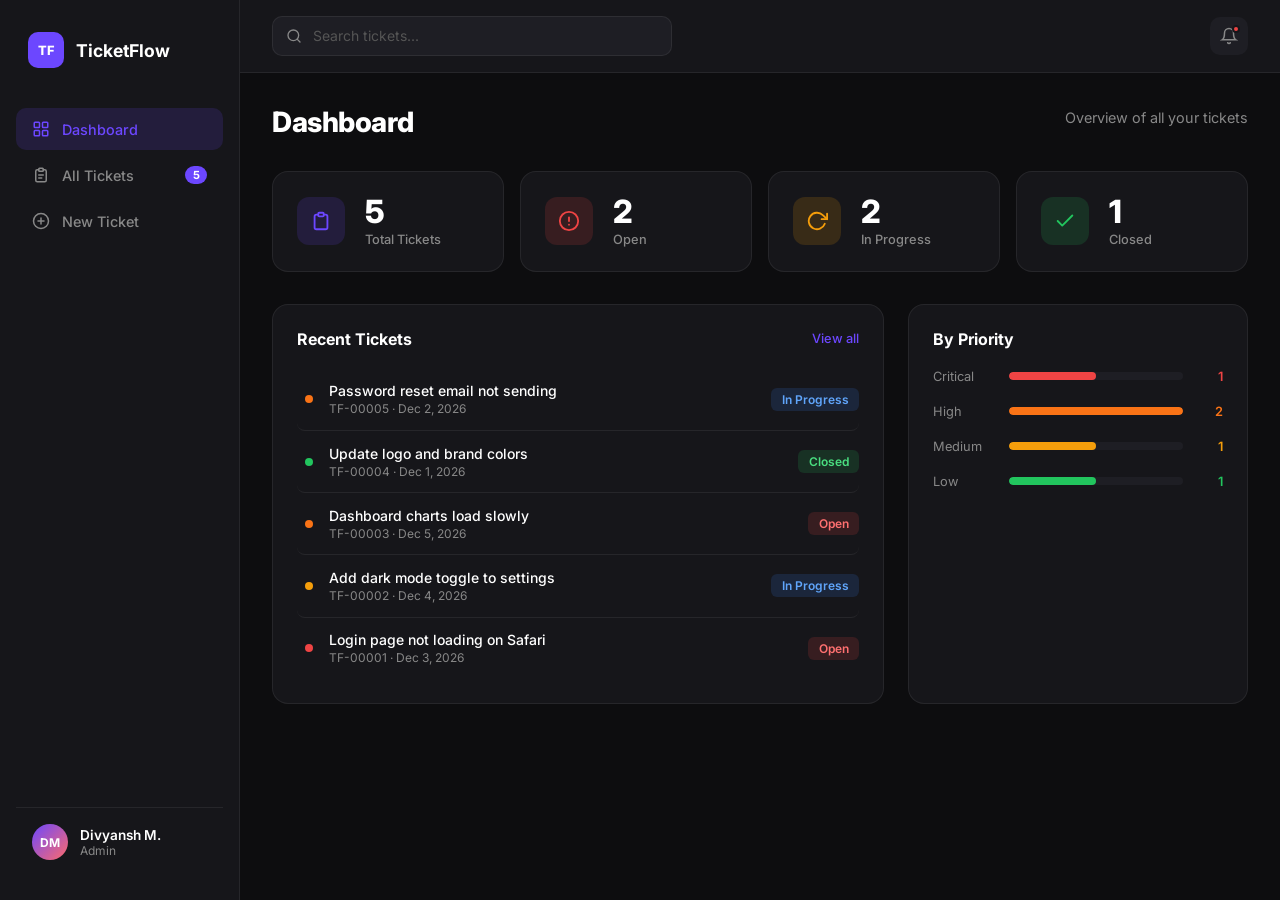
==== tickets.html @ f4747f9d "Add ticket management system with dashboard, filters, and CRUD" ====
<!DOCTYPE html>
<html lang="en">
<head>
  <meta charset="UTF-8"/>
  <meta name="viewport" content="width=device-width, initial-scale=1.0"/>
  <title>TicketFlow — Ticket Management</title>
  <link rel="stylesheet" href="tickets.css"/>
  <link href="https://fonts.googleapis.com/css2?family=Inter:wght@300;400;500;600;700;800&display=swap" rel="stylesheet"/>
</head>
<body>

  <!-- SIDEBAR -->
  <aside class="sidebar" id="sidebar">
    <div class="sidebar-logo">
      <div class="logo-icon">TF</div>
      <span>TicketFlow</span>
    </div>
    <nav class="sidebar-nav">
      <a href="#" class="nav-item active" data-view="dashboard">
        <svg viewBox="0 0 24 24"><rect x="3" y="3" width="7" height="7" rx="1"/><rect x="14" y="3" width="7" height="7" rx="1"/><rect x="3" y="14" width="7" height="7" rx="1"/><rect x="14" y="14" width="7" height="7" rx="1"/></svg>
        Dashboard
      </a>
      <a href="#" class="nav-item" data-view="tickets">
        <svg viewBox="0 0 24 24"><path d="M9 5H7a2 2 0 00-2 2v12a2 2 0 002 2h10a2 2 0 002-2V7a2 2 0 00-2-2h-2"/><rect x="9" y="3" width="6" height="4" rx="1"/><line x1="9" y1="12" x2="15" y2="12"/><line x1="9" y1="16" x2="13" y2="16"/></svg>
        All Tickets
        <span class="nav-badge" id="nav-count">0</span>
      </a>
      <a href="#" class="nav-item" data-view="create">
        <svg viewBox="0 0 24 24"><circle cx="12" cy="12" r="10"/><line x1="12" y1="8" x2="12" y2="16"/><line x1="8" y1="12" x2="16" y2="12"/></svg>
        New Ticket
      </a>
    </nav>
    <div class="sidebar-footer">
      <div class="user-avatar">DM</div>
      <div>
        <div class="user-name">Divyansh M.</div>
        <div class="user-role">Admin</div>
      </div>
    </div>
  </aside>

  <!-- MAIN -->
  <main class="main">

    <!-- TOP BAR -->
    <header class="topbar">
      <button class="menu-btn" id="menu-btn">
        <svg viewBox="0 0 24 24"><line x1="3" y1="6" x2="21" y2="6"/><line x1="3" y1="12" x2="21" y2="12"/><line x1="3" y1="18" x2="21" y2="18"/></svg>
      </button>
      <div class="topbar-search">
        <svg viewBox="0 0 24 24"><circle cx="11" cy="11" r="8"/><line x1="21" y1="21" x2="16.65" y2="16.65"/></svg>
        <input type="text" id="search-input" placeholder="Search tickets..."/>
      </div>
      <div class="topbar-right">
        <div class="notif-btn" id="notif-btn">
          <svg viewBox="0 0 24 24"><path d="M18 8A6 6 0 006 8c0 7-3 9-3 9h18s-3-2-3-9"/><path d="M13.73 21a2 2 0 01-3.46 0"/></svg>
          <span class="notif-dot"></span>
        </div>
      </div>
    </header>

    <!-- VIEWS -->
    <div class="content">

      <!-- DASHBOARD VIEW -->
      <div class="view active" id="view-dashboard">
        <div class="page-header">
          <h1>Dashboard</h1>
          <p>Overview of all your tickets</p>
        </div>
        <div class="stats-grid">
          <div class="stat-card stat-total">
            <div class="stat-icon">
              <svg viewBox="0 0 24 24"><path d="M9 5H7a2 2 0 00-2 2v12a2 2 0 002 2h10a2 2 0 002-2V7a2 2 0 00-2-2h-2"/><rect x="9" y="3" width="6" height="4" rx="1"/></svg>
            </div>
            <div>
              <div class="stat-num" id="stat-total">0</div>
              <div class="stat-label">Total Tickets</div>
            </div>
          </div>
          <div class="stat-card stat-open">
            <div class="stat-icon">
              <svg viewBox="0 0 24 24"><circle cx="12" cy="12" r="10"/><line x1="12" y1="8" x2="12" y2="12"/><line x1="12" y1="16" x2="12.01" y2="16"/></svg>
            </div>
            <div>
              <div class="stat-num" id="stat-open">0</div>
              <div class="stat-label">Open</div>
            </div>
          </div>
          <div class="stat-card stat-progress">
            <div class="stat-icon">
              <svg viewBox="0 0 24 24"><polyline points="23 4 23 10 17 10"/><path d="M20.49 15a9 9 0 11-2.12-9.36L23 10"/></svg>
            </div>
            <div>
              <div class="stat-num" id="stat-progress">0</div>
              <div class="stat-label">In Progress</div>
            </div>
          </div>
          <div class="stat-card stat-closed">
            <div class="stat-icon">
              <svg viewBox="0 0 24 24"><polyline points="20 6 9 17 4 12"/></svg>
            </div>
            <div>
              <div class="stat-num" id="stat-closed">0</div>
              <div class="stat-label">Closed</div>
            </div>
          </div>
        </div>

        <div class="dashboard-bottom">
          <div class="recent-tickets">
            <div class="section-header">
              <h2>Recent Tickets</h2>
              <a href="#" class="view-all" data-view="tickets">View all</a>
            </div>
            <div id="recent-list"></div>
          </div>
          <div class="priority-chart">
            <div class="section-header"><h2>By Priority</h2></div>
            <div class="chart-bars" id="chart-bars"></div>
          </div>
        </div>
      </div>

      <!-- ALL TICKETS VIEW -->
      <div class="view" id="view-tickets">
        <div class="page-header">
          <h1>All Tickets</h1>
          <button class="btn-primary" id="new-ticket-btn">+ New Ticket</button>
        </div>
        <div class="filters">
          <button class="filter-btn active" data-filter="all">All</button>
          <button class="filter-btn" data-filter="open">Open</button>
          <button class="filter-btn" data-filter="in-progress">In Progress</button>
          <button class="filter-btn" data-filter="closed">Closed</button>
          <select class="filter-select" id="priority-filter">
            <option value="all">All Priorities</option>
            <option value="critical">Critical</option>
            <option value="high">High</option>
            <option value="medium">Medium</option>
            <option value="low">Low</option>
          </select>
        </div>
        <div class="ticket-table-wrap">
          <table class="ticket-table">
            <thead>
              <tr>
                <th>ID</th>
                <th>Title</th>
                <th>Priority</th>
                <th>Status</th>
                <th>Category</th>
                <th>Date</th>
                <th>Actions</th>
              </tr>
            </thead>
            <tbody id="tickets-tbody"></tbody>
          </table>
          <div class="empty-state" id="empty-state">
            <svg viewBox="0 0 24 24"><path d="M9 5H7a2 2 0 00-2 2v12a2 2 0 002 2h10a2 2 0 002-2V7a2 2 0 00-2-2h-2"/><rect x="9" y="3" width="6" height="4" rx="1"/></svg>
            <p>No tickets found</p>
            <button class="btn-primary" id="empty-create-btn">Create your first ticket</button>
          </div>
        </div>
      </div>

      <!-- CREATE TICKET VIEW -->
      <div class="view" id="view-create">
        <div class="page-header">
          <h1 id="form-title">Create New Ticket</h1>
          <p>Fill in the details below</p>
        </div>
        <div class="form-card">
          <form id="ticket-form">
            <input type="hidden" id="edit-id"/>
            <div class="form-row">
              <div class="form-group">
                <label>Title <span class="req">*</span></label>
                <input type="text" id="f-title" placeholder="Brief description of the issue" required/>
              </div>
              <div class="form-group">
                <label>Category <span class="req">*</span></label>
                <select id="f-category" required>
                  <option value="">Select category</option>
                  <option value="Bug">Bug</option>
                  <option value="Feature Request">Feature Request</option>
                  <option value="Support">Support</option>
                  <option value="Design">Design</option>
                  <option value="Performance">Performance</option>
                  <option value="Security">Security</option>
                  <option value="Other">Other</option>
                </select>
              </div>
            </div>
            <div class="form-group">
              <label>Description <span class="req">*</span></label>
              <textarea id="f-desc" rows="5" placeholder="Detailed description of the issue..." required></textarea>
            </div>
            <div class="form-row">
              <div class="form-group">
                <label>Priority</label>
                <div class="priority-selector" id="priority-selector">
                  <button type="button" class="prio-btn" data-value="low">Low</button>
                  <button type="button" class="prio-btn active" data-value="medium">Medium</button>
                  <button type="button" class="prio-btn" data-value="high">High</button>
                  <button type="button" class="prio-btn" data-value="critical">Critical</button>
                </div>
              </div>
              <div class="form-group">
                <label>Assigned To</label>
                <input type="text" id="f-assignee" placeholder="Name or email"/>
              </div>
            </div>
            <div class="form-actions">
              <button type="button" class="btn-secondary" id="cancel-form">Cancel</button>
              <button type="submit" class="btn-primary" id="submit-btn">Create Ticket</button>
            </div>
          </form>
        </div>
      </div>

    </div>
  </main>

  <!-- TICKET DETAIL MODAL -->
  <div class="modal-overlay" id="modal-overlay">
    <div class="modal" id="modal">
      <button class="modal-close" id="modal-close">&times;</button>
      <div class="modal-header">
        <div>
          <div class="modal-id" id="modal-id"></div>
          <h2 id="modal-title"></h2>
        </div>
        <div class="modal-badges">
          <span class="badge-priority" id="modal-priority"></span>
          <span class="badge-status" id="modal-status"></span>
        </div>
      </div>
      <div class="modal-body">
        <div class="modal-section">
          <label>Description</label>
          <p id="modal-desc"></p>
        </div>
        <div class="modal-meta">
          <div><label>Category</label><span id="modal-cat"></span></div>
          <div><label>Assigned To</label><span id="modal-assignee"></span></div>
          <div><label>Created</label><span id="modal-date"></span></div>
        </div>
        <div class="modal-section">
          <label>Update Status</label>
          <div class="status-buttons">
            <button class="status-btn" data-status="open">Open</button>
            <button class="status-btn" data-status="in-progress">In Progress</button>
            <button class="status-btn" data-status="closed">Closed</button>
          </div>
        </div>
      </div>
      <div class="modal-footer">
        <button class="btn-danger" id="modal-delete">Delete Ticket</button>
        <button class="btn-secondary" id="modal-edit">Edit</button>
      </div>
    </div>
  </div>

  <!-- TOAST -->
  <div class="toast" id="toast"></div>

  <script src="tickets.js"></script>
</body>
</html>
---- tickets.css ----
*, *::before, *::after { box-sizing: border-box; margin: 0; padding: 0; }

:root {
  --bg: #0d0d0f;
  --surface: #16161a;
  --surface2: #1e1e24;
  --border: rgba(255,255,255,0.07);
  --white: #ffffff;
  --gray: #888;
  --gray2: #555;
  --accent: #6c47ff;
  --accent-hover: #7d5bff;
  --green: #22c55e;
  --yellow: #f59e0b;
  --red: #ef4444;
  --blue: #3b82f6;
  --sidebar-w: 240px;
}

html, body { height: 100%; }

body {
  font-family: 'Inter', sans-serif;
  background: var(--bg);
  color: var(--white);
  display: flex;
  overflow: hidden;
}

/* ── SIDEBAR ── */
.sidebar {
  width: var(--sidebar-w);
  min-height: 100vh;
  background: var(--surface);
  border-right: 1px solid var(--border);
  display: flex;
  flex-direction: column;
  padding: 1.5rem 1rem;
  position: fixed;
  top: 0; left: 0; bottom: 0;
  z-index: 50;
  transition: transform 0.3s;
}

.sidebar-logo {
  display: flex;
  align-items: center;
  gap: 0.75rem;
  padding: 0.5rem 0.75rem;
  margin-bottom: 2rem;
}

.logo-icon {
  width: 36px; height: 36px;
  background: var(--accent);
  border-radius: 10px;
  display: flex;
  align-items: center;
  justify-content: center;
  font-weight: 800;
  font-size: 0.8rem;
}

.sidebar-logo span {
  font-weight: 700;
  font-size: 1.1rem;
}

.sidebar-nav {
  display: flex;
  flex-direction: column;
  gap: 0.25rem;
  flex: 1;
}

.nav-item {
  display: flex;
  align-items: center;
  gap: 0.75rem;
  padding: 0.75rem 1rem;
  border-radius: 10px;
  text-decoration: none;
  color: var(--gray);
  font-size: 0.9rem;
  font-weight: 500;
  transition: all 0.2s;
  position: relative;
}

.nav-item svg {
  width: 18px; height: 18px;
  stroke: currentColor;
  fill: none;
  stroke-width: 2;
  stroke-linecap: round;
  stroke-linejoin: round;
  flex-shrink: 0;
}

.nav-item:hover { background: var(--surface2); color: var(--white); }
.nav-item.active { background: rgba(108,71,255,0.15); color: var(--accent); }

.nav-badge {
  margin-left: auto;
  background: var(--accent);
  color: white;
  font-size: 0.7rem;
  font-weight: 700;
  padding: 2px 7px;
  border-radius: 20px;
  min-width: 22px;
  text-align: center;
}

.sidebar-footer {
  display: flex;
  align-items: center;
  gap: 0.75rem;
  padding: 1rem;
  border-top: 1px solid var(--border);
  margin-top: auto;
}

.user-avatar {
  width: 36px; height: 36px;
  background: linear-gradient(135deg, var(--accent), #ff6b6b);
  border-radius: 50%;
  display: flex;
  align-items: center;
  justify-content: center;
  font-weight: 700;
  font-size: 0.75rem;
  flex-shrink: 0;
}

.user-name { font-size: 0.85rem; font-weight: 600; }
.user-role { font-size: 0.75rem; color: var(--gray); }

/* ── MAIN ── */
.main {
  margin-left: var(--sidebar-w);
  flex: 1;
  display: flex;
  flex-direction: column;
  height: 100vh;
  overflow: hidden;
}

/* ── TOPBAR ── */
.topbar {
  display: flex;
  align-items: center;
  gap: 1rem;
  padding: 1rem 2rem;
  background: var(--surface);
  border-bottom: 1px solid var(--border);
  flex-shrink: 0;
}

.menu-btn {
  display: none;
  background: none;
  border: none;
  cursor: pointer;
  color: var(--white);
  padding: 0.25rem;
}

.menu-btn svg {
  width: 22px; height: 22px;
  stroke: currentColor;
  fill: none;
  stroke-width: 2;
  stroke-linecap: round;
}

.topbar-search {
  flex: 1;
  max-width: 400px;
  position: relative;
}

.topbar-search svg {
  position: absolute;
  left: 0.9rem;
  top: 50%;
  transform: translateY(-50%);
  width: 16px; height: 16px;
  stroke: var(--gray);
  fill: none;
  stroke-width: 2;
  stroke-linecap: round;
}

.topbar-search input {
  width: 100%;
  padding: 0.65rem 1rem 0.65rem 2.5rem;
  background: var(--surface2);
  border: 1px solid var(--border);
  border-radius: 10px;
  color: var(--white);
  font-family: inherit;
  font-size: 0.875rem;
  outline: none;
  transition: border-color 0.2s;
}

.topbar-search input:focus { border-color: var(--accent); }
.topbar-search input::placeholder { color: var(--gray2); }

.topbar-right { margin-left: auto; }

.notif-btn {
  width: 38px; height: 38px;
  background: var(--surface2);
  border-radius: 10px;
  display: flex;
  align-items: center;
  justify-content: center;
  cursor: pointer;
  position: relative;
  transition: background 0.2s;
}

.notif-btn:hover { background: var(--border); }

.notif-btn svg {
  width: 18px; height: 18px;
  stroke: var(--gray);
  fill: none;
  stroke-width: 2;
  stroke-linecap: round;
}

.notif-dot {
  position: absolute;
  top: 8px; right: 8px;
  width: 8px; height: 8px;
  background: var(--red);
  border-radius: 50%;
  border: 2px solid var(--surface);
}

/* ── CONTENT ── */
.content {
  flex: 1;
  overflow-y: auto;
  padding: 2rem;
}

.view { display: none; }
.view.active { display: block; }

.page-header {
  display: flex;
  justify-content: space-between;
  align-items: flex-start;
  margin-bottom: 2rem;
}

.page-header h1 {
  font-size: 1.75rem;
  font-weight: 800;
  letter-spacing: -0.5px;
}

.page-header p { color: var(--gray); font-size: 0.9rem; margin-top: 0.25rem; }

/* ── STATS ── */
.stats-grid {
  display: grid;
  grid-template-columns: repeat(auto-fit, minmax(200px, 1fr));
  gap: 1rem;
  margin-bottom: 2rem;
}

.stat-card {
  background: var(--surface);
  border: 1px solid var(--border);
  border-radius: 16px;
  padding: 1.5rem;
  display: flex;
  align-items: center;
  gap: 1.25rem;
  transition: transform 0.2s;
}

.stat-card:hover { transform: translateY(-2px); }

.stat-icon {
  width: 48px; height: 48px;
  border-radius: 12px;
  display: flex;
  align-items: center;
  justify-content: center;
  flex-shrink: 0;
}

.stat-icon svg {
  width: 22px; height: 22px;
  stroke: currentColor;
  fill: none;
  stroke-width: 2;
  stroke-linecap: round;
  stroke-linejoin: round;
}

.stat-total .stat-icon { background: rgba(108,71,255,0.15); color: var(--accent); }
.stat-open .stat-icon { background: rgba(239,68,68,0.15); color: var(--red); }
.stat-progress .stat-icon { background: rgba(245,158,11,0.15); color: var(--yellow); }
.stat-closed .stat-icon { background: rgba(34,197,94,0.15); color: var(--green); }

.stat-num {
  font-size: 2rem;
  font-weight: 800;
  line-height: 1;
  margin-bottom: 0.25rem;
}

.stat-label { font-size: 0.8rem; color: var(--gray); font-weight: 500; }

/* ── DASHBOARD BOTTOM ── */
.dashboard-bottom {
  display: grid;
  grid-template-columns: 1fr 340px;
  gap: 1.5rem;
}

.recent-tickets, .priority-chart {
  background: var(--surface);
  border: 1px solid var(--border);
  border-radius: 16px;
  padding: 1.5rem;
}

.section-header {
  display: flex;
  justify-content: space-between;
  align-items: center;
  margin-bottom: 1.25rem;
}

.section-header h2 { font-size: 1rem; font-weight: 700; }

.view-all {
  font-size: 0.8rem;
  color: var(--accent);
  text-decoration: none;
  font-weight: 500;
}

.recent-item {
  display: flex;
  align-items: center;
  gap: 1rem;
  padding: 0.85rem 0;
  border-bottom: 1px solid var(--border);
  cursor: pointer;
  transition: background 0.2s;
  border-radius: 8px;
  padding-left: 0.5rem;
}

.recent-item:last-child { border-bottom: none; }
.recent-item:hover { background: var(--surface2); }

.recent-dot {
  width: 8px; height: 8px;
  border-radius: 50%;
  flex-shrink: 0;
}

.recent-info { flex: 1; min-width: 0; }
.recent-title { font-size: 0.875rem; font-weight: 500; white-space: nowrap; overflow: hidden; text-overflow: ellipsis; }
.recent-meta { font-size: 0.75rem; color: var(--gray); margin-top: 2px; }

/* Priority chart */
.chart-bar-row {
  display: flex;
  align-items: center;
  gap: 1rem;
  margin-bottom: 1.25rem;
}

.chart-label { font-size: 0.8rem; color: var(--gray); width: 60px; flex-shrink: 0; }
.chart-track { flex: 1; height: 8px; background: var(--surface2); border-radius: 4px; overflow: hidden; }
.chart-fill { height: 100%; border-radius: 4px; transition: width 0.6s ease; }
.chart-count { font-size: 0.8rem; font-weight: 600; width: 24px; text-align: right; }

/* ── FILTERS ── */
.filters {
  display: flex;
  align-items: center;
  gap: 0.5rem;
  margin-bottom: 1.5rem;
  flex-wrap: wrap;
}

.filter-btn {
  padding: 0.5rem 1.25rem;
  background: var(--surface);
  border: 1px solid var(--border);
  border-radius: 8px;
  color: var(--gray);
  font-family: inherit;
  font-size: 0.85rem;
  font-weight: 500;
  cursor: pointer;
  transition: all 0.2s;
}

.filter-btn:hover { border-color: var(--accent); color: var(--white); }
.filter-btn.active { background: var(--accent); border-color: var(--accent); color: white; }

.filter-select {
  padding: 0.5rem 1rem;
  background: var(--surface);
  border: 1px solid var(--border);
  border-radius: 8px;
  color: var(--gray);
  font-family: inherit;
  font-size: 0.85rem;
  cursor: pointer;
  outline: none;
  margin-left: auto;
}

.filter-select:focus { border-color: var(--accent); }

/* ── TABLE ── */
.ticket-table-wrap {
  background: var(--surface);
  border: 1px solid var(--border);
  border-radius: 16px;
  overflow: hidden;
}

.ticket-table {
  width: 100%;
  border-collapse: collapse;
}

.ticket-table th {
  padding: 1rem 1.25rem;
  text-align: left;
  font-size: 0.75rem;
  font-weight: 600;
  text-transform: uppercase;
  letter-spacing: 0.5px;
  color: var(--gray);
  border-bottom: 1px solid var(--border);
  background: var(--surface2);
}

.ticket-table td {
  padding: 1rem 1.25rem;
  font-size: 0.875rem;
  border-bottom: 1px solid var(--border);
  vertical-align: middle;
}

.ticket-table tbody tr:last-child td { border-bottom: none; }
.ticket-table tbody tr:hover { background: var(--surface2); cursor: pointer; }

.ticket-id { font-size: 0.75rem; font-weight: 700; color: var(--gray); font-family: monospace; }
.ticket-title-cell { font-weight: 500; max-width: 250px; white-space: nowrap; overflow: hidden; text-overflow: ellipsis; }

/* badges */
.badge {
  display: inline-flex;
  align-items: center;
  padding: 0.25rem 0.65rem;
  border-radius: 6px;
  font-size: 0.75rem;
  font-weight: 600;
}

.badge-critical { background: rgba(239,68,68,0.15); color: #ff7070; }
.badge-high { background: rgba(249,115,22,0.15); color: #fb923c; }
.badge-medium { background: rgba(245,158,11,0.15); color: #fbbf24; }
.badge-low { background: rgba(34,197,94,0.15); color: #4ade80; }

.badge-open { background: rgba(239,68,68,0.15); color: #ff7070; }
.badge-in-progress { background: rgba(59,130,246,0.15); color: #60a5fa; }
.badge-closed { background: rgba(34,197,94,0.15); color: #4ade80; }

.action-btns { display: flex; gap: 0.5rem; }

.btn-icon {
  padding: 0.35rem 0.7rem;
  border-radius: 6px;
  border: 1px solid var(--border);
  background: none;
  color: var(--gray);
  font-size: 0.75rem;
  font-weight: 500;
  cursor: pointer;
  transition: all 0.2s;
  font-family: inherit;
}

.btn-icon:hover { border-color: var(--accent); color: var(--accent); }
.btn-icon.del:hover { border-color: var(--red); color: var(--red); }

.empty-state {
  display: none;
  flex-direction: column;
  align-items: center;
  justify-content: center;
  padding: 4rem;
  text-align: center;
  gap: 1rem;
  color: var(--gray);
}

.empty-state svg {
  width: 48px; height: 48px;
  stroke: var(--gray2);
  fill: none;
  stroke-width: 1.5;
  stroke-linecap: round;
  stroke-linejoin: round;
}

.empty-state p { font-size: 0.95rem; }

/* ── FORM ── */
.form-card {
  background: var(--surface);
  border: 1px solid var(--border);
  border-radius: 16px;
  padding: 2rem;
  max-width: 800px;
}

.form-row {
  display: grid;
  grid-template-columns: 1fr 1fr;
  gap: 1.25rem;
}

.form-group {
  display: flex;
  flex-direction: column;
  gap: 0.5rem;
  margin-bottom: 1.25rem;
}

.form-group label {
  font-size: 0.85rem;
  font-weight: 600;
  color: rgba(255,255,255,0.8);
}

.req { color: var(--red); }

.form-group input,
.form-group select,
.form-group textarea {
  padding: 0.75rem 1rem;
  background: var(--surface2);
  border: 1px solid var(--border);
  border-radius: 10px;
  color: var(--white);
  font-family: inherit;
  font-size: 0.9rem;
  outline: none;
  transition: border-color 0.2s;
  resize: vertical;
}

.form-group input:focus,
.form-group select:focus,
.form-group textarea:focus { border-color: var(--accent); }

.form-group input::placeholder,
.form-group textarea::placeholder { color: var(--gray2); }

.form-group select option { background: #1e1e24; }

/* Priority selector */
.priority-selector {
  display: flex;
  gap: 0.5rem;
}

.prio-btn {
  flex: 1;
  padding: 0.6rem;
  border-radius: 8px;
  border: 1px solid var(--border);
  background: var(--surface2);
  color: var(--gray);
  font-family: inherit;
  font-size: 0.8rem;
  font-weight: 600;
  cursor: pointer;
  transition: all 0.2s;
}

.prio-btn[data-value="low"].active { background: rgba(34,197,94,0.15); border-color: #22c55e; color: #4ade80; }
.prio-btn[data-value="medium"].active { background: rgba(245,158,11,0.15); border-color: #f59e0b; color: #fbbf24; }
.prio-btn[data-value="high"].active { background: rgba(249,115,22,0.15); border-color: #f97316; color: #fb923c; }
.prio-btn[data-value="critical"].active { background: rgba(239,68,68,0.15); border-color: #ef4444; color: #ff7070; }

.form-actions {
  display: flex;
  justify-content: flex-end;
  gap: 0.75rem;
  margin-top: 0.5rem;
}

/* ── BUTTONS ── */
.btn-primary {
  padding: 0.7rem 1.5rem;
  background: var(--accent);
  color: white;
  border: none;
  border-radius: 10px;
  font-family: inherit;
  font-size: 0.9rem;
  font-weight: 600;
  cursor: pointer;
  transition: background 0.2s, transform 0.1s;
}

.btn-primary:hover { background: var(--accent-hover); }
.btn-primary:active { transform: scale(0.98); }

.btn-secondary {
  padding: 0.7rem 1.5rem;
  background: var(--surface2);
  color: var(--gray);
  border: 1px solid var(--border);
  border-radius: 10px;
  font-family: inherit;
  font-size: 0.9rem;
  font-weight: 600;
  cursor: pointer;
  transition: all 0.2s;
}

.btn-secondary:hover { color: var(--white); border-color: rgba(255,255,255,0.2); }

.btn-danger {
  padding: 0.7rem 1.5rem;
  background: rgba(239,68,68,0.15);
  color: var(--red);
  border: 1px solid rgba(239,68,68,0.3);
  border-radius: 10px;
  font-family: inherit;
  font-size: 0.9rem;
  font-weight: 600;
  cursor: pointer;
  transition: all 0.2s;
}

.btn-danger:hover { background: rgba(239,68,68,0.25); }

/* ── MODAL ── */
.modal-overlay {
  display: none;
  position: fixed;
  inset: 0;
  background: rgba(0,0,0,0.7);
  backdrop-filter: blur(4px);
  z-index: 200;
  align-items: center;
  justify-content: center;
  padding: 1rem;
}

.modal-overlay.open { display: flex; }

.modal {
  background: var(--surface);
  border: 1px solid var(--border);
  border-radius: 20px;
  width: 100%;
  max-width: 560px;
  padding: 2rem;
  position: relative;
  animation: slideUp 0.25s ease;
}

@keyframes slideUp {
  from { opacity: 0; transform: translateY(20px); }
  to   { opacity: 1; transform: translateY(0); }
}

.modal-close {
  position: absolute;
  top: 1.25rem; right: 1.5rem;
  background: var(--surface2);
  border: none;
  color: var(--gray);
  font-size: 1.4rem;
  width: 32px; height: 32px;
  border-radius: 8px;
  cursor: pointer;
  display: flex;
  align-items: center;
  justify-content: center;
  line-height: 1;
  transition: color 0.2s;
}

.modal-close:hover { color: var(--white); }

.modal-header {
  display: flex;
  justify-content: space-between;
  align-items: flex-start;
  margin-bottom: 1.5rem;
  padding-right: 2.5rem;
}

.modal-id { font-size: 0.75rem; color: var(--gray); font-family: monospace; margin-bottom: 0.4rem; }

.modal-header h2 { font-size: 1.2rem; font-weight: 700; line-height: 1.3; }

.modal-badges { display: flex; flex-direction: column; gap: 0.4rem; align-items: flex-end; flex-shrink: 0; }

.modal-body { display: flex; flex-direction: column; gap: 1.25rem; }

.modal-section label,
.modal-meta label {
  display: block;
  font-size: 0.75rem;
  font-weight: 600;
  text-transform: uppercase;
  letter-spacing: 0.5px;
  color: var(--gray);
  margin-bottom: 0.4rem;
}

.modal-section p { font-size: 0.9rem; line-height: 1.7; color: rgba(255,255,255,0.8); }

.modal-meta {
  display: grid;
  grid-template-columns: 1fr 1fr 1fr;
  gap: 1rem;
  background: var(--surface2);
  border-radius: 12px;
  padding: 1rem;
}

.modal-meta span { font-size: 0.875rem; font-weight: 500; }

.status-buttons { display: flex; gap: 0.5rem; }

.status-btn {
  flex: 1;
  padding: 0.6rem;
  border-radius: 8px;
  border: 1px solid var(--border);
  background: var(--surface2);
  color: var(--gray);
  font-family: inherit;
  font-size: 0.82rem;
  font-weight: 600;
  cursor: pointer;
  transition: all 0.2s;
}

.status-btn[data-status="open"].active { background: rgba(239,68,68,0.15); border-color: var(--red); color: #ff7070; }
.status-btn[data-status="in-progress"].active { background: rgba(59,130,246,0.15); border-color: var(--blue); color: #60a5fa; }
.status-btn[data-status="closed"].active { background: rgba(34,197,94,0.15); border-color: var(--green); color: #4ade80; }

.modal-footer {
  display: flex;
  justify-content: space-between;
  align-items: center;
  margin-top: 1.5rem;
  padding-top: 1.25rem;
  border-top: 1px solid var(--border);
}

/* ── TOAST ── */
.toast {
  position: fixed;
  bottom: 2rem;
  right: 2rem;
  background: var(--surface);
  border: 1px solid var(--border);
  border-radius: 12px;
  padding: 0.9rem 1.5rem;
  font-size: 0.875rem;
  font-weight: 500;
  z-index: 300;
  transform: translateY(100px);
  opacity: 0;
  transition: all 0.3s ease;
  box-shadow: 0 8px 30px rgba(0,0,0,0.4);
}

.toast.show { transform: translateY(0); opacity: 1; }
.toast.success { border-color: var(--green); color: #4ade80; }
.toast.error { border-color: var(--red); color: #ff7070; }

/* ── SCROLLBAR ── */
::-webkit-scrollbar { width: 6px; }
::-webkit-scrollbar-track { background: transparent; }
::-webkit-scrollbar-thumb { background: var(--surface2); border-radius: 3px; }

/* ── RESPONSIVE ── */
@media (max-width: 900px) {
  .dashboard-bottom { grid-template-columns: 1fr; }
}

@media (max-width: 768px) {
  .sidebar { transform: translateX(-100%); }
  .sidebar.open { transform: translateX(0); }
  .main { margin-left: 0; }
  .menu-btn { display: flex; }
  .form-row { grid-template-columns: 1fr; }
  .modal-meta { grid-template-columns: 1fr 1fr; }
}
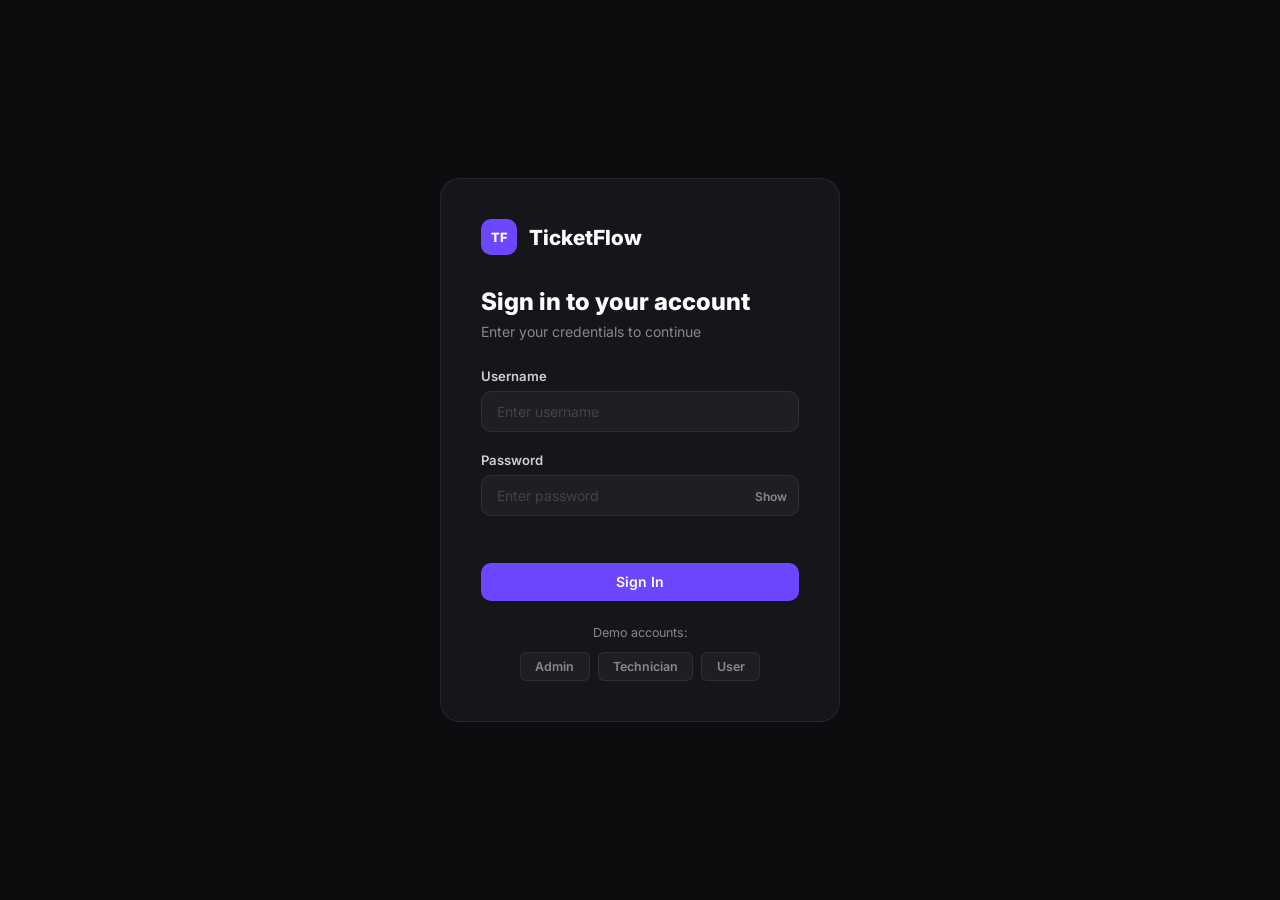
==== commit 32d0ff13: "Add role-based auth: user/technician/admin with login, permissions, user & category management" ====
--- a/tickets.html
+++ b/tickets.html
@@ -3,11 +3,53 @@
 <head>
   <meta charset="UTF-8"/>
   <meta name="viewport" content="width=device-width, initial-scale=1.0"/>
-  <title>TicketFlow — Ticket Management</title>
+  <title>TicketFlow</title>
   <link rel="stylesheet" href="tickets.css"/>
   <link href="https://fonts.googleapis.com/css2?family=Inter:wght@300;400;500;600;700;800&display=swap" rel="stylesheet"/>
 </head>
 <body>
+
+<!-- ═══════════════════════════════════════════════════════
+     LOGIN SCREEN
+═══════════════════════════════════════════════════════ -->
+<div class="login-screen" id="login-screen">
+  <div class="login-card">
+    <div class="login-logo">
+      <div class="logo-icon">TF</div>
+      <span>TicketFlow</span>
+    </div>
+    <h2>Sign in to your account</h2>
+    <p class="login-sub">Enter your credentials to continue</p>
+    <form id="login-form">
+      <div class="form-group">
+        <label>Username</label>
+        <input type="text" id="login-user" placeholder="Enter username" autocomplete="username" required/>
+      </div>
+      <div class="form-group">
+        <label>Password</label>
+        <div class="pw-wrap">
+          <input type="password" id="login-pass" placeholder="Enter password" autocomplete="current-password" required/>
+          <button type="button" class="pw-toggle" id="pw-toggle">Show</button>
+        </div>
+      </div>
+      <div class="login-error" id="login-error"></div>
+      <button type="submit" class="btn-primary full">Sign In</button>
+    </form>
+    <div class="demo-accounts">
+      <p>Demo accounts:</p>
+      <div class="demo-pills">
+        <button class="demo-pill" data-u="admin" data-p="admin123">Admin</button>
+        <button class="demo-pill" data-u="tech1" data-p="tech123">Technician</button>
+        <button class="demo-pill" data-u="user1" data-p="user123">User</button>
+      </div>
+    </div>
+  </div>
+</div>
+
+<!-- ═══════════════════════════════════════════════════════
+     APP (shown after login)
+═══════════════════════════════════════════════════════ -->
+<div class="app" id="app" style="display:none">
 
   <!-- SIDEBAR -->
   <aside class="sidebar" id="sidebar">
@@ -15,118 +57,83 @@
       <div class="logo-icon">TF</div>
       <span>TicketFlow</span>
     </div>
-    <nav class="sidebar-nav">
-      <a href="#" class="nav-item active" data-view="dashboard">
-        <svg viewBox="0 0 24 24"><rect x="3" y="3" width="7" height="7" rx="1"/><rect x="14" y="3" width="7" height="7" rx="1"/><rect x="3" y="14" width="7" height="7" rx="1"/><rect x="14" y="14" width="7" height="7" rx="1"/></svg>
-        Dashboard
-      </a>
-      <a href="#" class="nav-item" data-view="tickets">
-        <svg viewBox="0 0 24 24"><path d="M9 5H7a2 2 0 00-2 2v12a2 2 0 002 2h10a2 2 0 002-2V7a2 2 0 00-2-2h-2"/><rect x="9" y="3" width="6" height="4" rx="1"/><line x1="9" y1="12" x2="15" y2="12"/><line x1="9" y1="16" x2="13" y2="16"/></svg>
-        All Tickets
-        <span class="nav-badge" id="nav-count">0</span>
-      </a>
-      <a href="#" class="nav-item" data-view="create">
-        <svg viewBox="0 0 24 24"><circle cx="12" cy="12" r="10"/><line x1="12" y1="8" x2="12" y2="16"/><line x1="8" y1="12" x2="16" y2="12"/></svg>
-        New Ticket
-      </a>
+
+    <nav class="sidebar-nav" id="sidebar-nav">
+      <!-- injected by JS based on role -->
     </nav>
+
+    <!-- Role badge -->
+    <div class="role-badge" id="role-badge"></div>
+
     <div class="sidebar-footer">
-      <div class="user-avatar">DM</div>
-      <div>
-        <div class="user-name">Divyansh M.</div>
-        <div class="user-role">Admin</div>
-      </div>
+      <div class="user-avatar" id="sidebar-avatar"></div>
+      <div style="flex:1;min-width:0">
+        <div class="user-name" id="sidebar-name"></div>
+        <div class="user-role" id="sidebar-role"></div>
+      </div>
+      <button class="logout-btn" id="logout-btn" title="Sign out">
+        <svg viewBox="0 0 24 24"><path d="M9 21H5a2 2 0 01-2-2V5a2 2 0 012-2h4"/><polyline points="16 17 21 12 16 7"/><line x1="21" y1="12" x2="9" y2="12"/></svg>
+      </button>
     </div>
   </aside>
 
   <!-- MAIN -->
   <main class="main">
-
-    <!-- TOP BAR -->
     <header class="topbar">
       <button class="menu-btn" id="menu-btn">
         <svg viewBox="0 0 24 24"><line x1="3" y1="6" x2="21" y2="6"/><line x1="3" y1="12" x2="21" y2="12"/><line x1="3" y1="18" x2="21" y2="18"/></svg>
       </button>
       <div class="topbar-search">
         <svg viewBox="0 0 24 24"><circle cx="11" cy="11" r="8"/><line x1="21" y1="21" x2="16.65" y2="16.65"/></svg>
-        <input type="text" id="search-input" placeholder="Search tickets..."/>
+        <input type="text" id="search-input" placeholder="Search tickets…"/>
       </div>
       <div class="topbar-right">
-        <div class="notif-btn" id="notif-btn">
-          <svg viewBox="0 0 24 24"><path d="M18 8A6 6 0 006 8c0 7-3 9-3 9h18s-3-2-3-9"/><path d="M13.73 21a2 2 0 01-3.46 0"/></svg>
-          <span class="notif-dot"></span>
-        </div>
+        <span class="topbar-role-tag" id="topbar-role-tag"></span>
       </div>
     </header>
 
-    <!-- VIEWS -->
     <div class="content">
 
-      <!-- DASHBOARD VIEW -->
-      <div class="view active" id="view-dashboard">
-        <div class="page-header">
-          <h1>Dashboard</h1>
-          <p>Overview of all your tickets</p>
+      <!-- ─── DASHBOARD ─── -->
+      <div class="view" id="view-dashboard">
+        <div class="page-header">
+          <div><h1>Dashboard</h1><p id="dash-subtitle"></p></div>
         </div>
         <div class="stats-grid">
           <div class="stat-card stat-total">
-            <div class="stat-icon">
-              <svg viewBox="0 0 24 24"><path d="M9 5H7a2 2 0 00-2 2v12a2 2 0 002 2h10a2 2 0 002-2V7a2 2 0 00-2-2h-2"/><rect x="9" y="3" width="6" height="4" rx="1"/></svg>
-            </div>
-            <div>
-              <div class="stat-num" id="stat-total">0</div>
-              <div class="stat-label">Total Tickets</div>
-            </div>
+            <div class="stat-icon"><svg viewBox="0 0 24 24"><path d="M9 5H7a2 2 0 00-2 2v12a2 2 0 002 2h10a2 2 0 002-2V7a2 2 0 00-2-2h-2"/><rect x="9" y="3" width="6" height="4" rx="1"/></svg></div>
+            <div><div class="stat-num" id="stat-total">0</div><div class="stat-label">Total</div></div>
           </div>
           <div class="stat-card stat-open">
-            <div class="stat-icon">
-              <svg viewBox="0 0 24 24"><circle cx="12" cy="12" r="10"/><line x1="12" y1="8" x2="12" y2="12"/><line x1="12" y1="16" x2="12.01" y2="16"/></svg>
-            </div>
-            <div>
-              <div class="stat-num" id="stat-open">0</div>
-              <div class="stat-label">Open</div>
-            </div>
+            <div class="stat-icon"><svg viewBox="0 0 24 24"><circle cx="12" cy="12" r="10"/><line x1="12" y1="8" x2="12" y2="12"/><line x1="12" y1="16" x2="12.01" y2="16"/></svg></div>
+            <div><div class="stat-num" id="stat-open">0</div><div class="stat-label">Open</div></div>
           </div>
           <div class="stat-card stat-progress">
-            <div class="stat-icon">
-              <svg viewBox="0 0 24 24"><polyline points="23 4 23 10 17 10"/><path d="M20.49 15a9 9 0 11-2.12-9.36L23 10"/></svg>
-            </div>
-            <div>
-              <div class="stat-num" id="stat-progress">0</div>
-              <div class="stat-label">In Progress</div>
-            </div>
+            <div class="stat-icon"><svg viewBox="0 0 24 24"><polyline points="23 4 23 10 17 10"/><path d="M20.49 15a9 9 0 11-2.12-9.36L23 10"/></svg></div>
+            <div><div class="stat-num" id="stat-progress">0</div><div class="stat-label">In Progress</div></div>
           </div>
           <div class="stat-card stat-closed">
-            <div class="stat-icon">
-              <svg viewBox="0 0 24 24"><polyline points="20 6 9 17 4 12"/></svg>
-            </div>
-            <div>
-              <div class="stat-num" id="stat-closed">0</div>
-              <div class="stat-label">Closed</div>
-            </div>
-          </div>
-        </div>
-
+            <div class="stat-icon"><svg viewBox="0 0 24 24"><polyline points="20 6 9 17 4 12"/></svg></div>
+            <div><div class="stat-num" id="stat-closed">0</div><div class="stat-label">Closed</div></div>
+          </div>
+        </div>
         <div class="dashboard-bottom">
           <div class="recent-tickets">
-            <div class="section-header">
-              <h2>Recent Tickets</h2>
-              <a href="#" class="view-all" data-view="tickets">View all</a>
-            </div>
+            <div class="section-header"><h2>Recent Tickets</h2><a href="#" class="view-all" data-view="tickets">View all</a></div>
             <div id="recent-list"></div>
           </div>
           <div class="priority-chart">
             <div class="section-header"><h2>By Priority</h2></div>
-            <div class="chart-bars" id="chart-bars"></div>
-          </div>
-        </div>
-      </div>
-
-      <!-- ALL TICKETS VIEW -->
+            <div id="chart-bars"></div>
+          </div>
+        </div>
+      </div>
+
+      <!-- ─── ALL TICKETS ─── -->
       <div class="view" id="view-tickets">
         <div class="page-header">
-          <h1>All Tickets</h1>
-          <button class="btn-primary" id="new-ticket-btn">+ New Ticket</button>
+          <h1 id="tickets-heading">Tickets</h1>
+          <button class="btn-primary" id="new-ticket-btn" style="display:none">+ New Ticket</button>
         </div>
         <div class="filters">
           <button class="filter-btn active" data-filter="all">All</button>
@@ -145,13 +152,8 @@
           <table class="ticket-table">
             <thead>
               <tr>
-                <th>ID</th>
-                <th>Title</th>
-                <th>Priority</th>
-                <th>Status</th>
-                <th>Category</th>
-                <th>Date</th>
-                <th>Actions</th>
+                <th>ID</th><th>Title</th><th>Priority</th><th>Status</th>
+                <th>Category</th><th>Raised By</th><th>Assigned To</th><th>Date</th><th>Actions</th>
               </tr>
             </thead>
             <tbody id="tickets-tbody"></tbody>
@@ -159,16 +161,15 @@
           <div class="empty-state" id="empty-state">
             <svg viewBox="0 0 24 24"><path d="M9 5H7a2 2 0 00-2 2v12a2 2 0 002 2h10a2 2 0 002-2V7a2 2 0 00-2-2h-2"/><rect x="9" y="3" width="6" height="4" rx="1"/></svg>
             <p>No tickets found</p>
-            <button class="btn-primary" id="empty-create-btn">Create your first ticket</button>
-          </div>
-        </div>
-      </div>
-
-      <!-- CREATE TICKET VIEW -->
+            <button class="btn-primary" id="empty-create-btn">Raise a ticket</button>
+          </div>
+        </div>
+      </div>
+
+      <!-- ─── CREATE / EDIT TICKET ─── -->
       <div class="view" id="view-create">
         <div class="page-header">
-          <h1 id="form-title">Create New Ticket</h1>
-          <p>Fill in the details below</p>
+          <div><h1 id="form-title">Raise a Ticket</h1><p>Fill in the details below</p></div>
         </div>
         <div class="form-card">
           <form id="ticket-form">
@@ -180,21 +181,12 @@
               </div>
               <div class="form-group">
                 <label>Category <span class="req">*</span></label>
-                <select id="f-category" required>
-                  <option value="">Select category</option>
-                  <option value="Bug">Bug</option>
-                  <option value="Feature Request">Feature Request</option>
-                  <option value="Support">Support</option>
-                  <option value="Design">Design</option>
-                  <option value="Performance">Performance</option>
-                  <option value="Security">Security</option>
-                  <option value="Other">Other</option>
-                </select>
+                <select id="f-category" required></select>
               </div>
             </div>
             <div class="form-group">
               <label>Description <span class="req">*</span></label>
-              <textarea id="f-desc" rows="5" placeholder="Detailed description of the issue..." required></textarea>
+              <textarea id="f-desc" rows="5" placeholder="Detailed description…" required></textarea>
             </div>
             <div class="form-row">
               <div class="form-group">
@@ -206,65 +198,161 @@
                   <button type="button" class="prio-btn" data-value="critical">Critical</button>
                 </div>
               </div>
-              <div class="form-group">
-                <label>Assigned To</label>
-                <input type="text" id="f-assignee" placeholder="Name or email"/>
+              <!-- Admin/Tech only -->
+              <div class="form-group" id="assign-group" style="display:none">
+                <label>Assign To (Technician)</label>
+                <select id="f-assignee"><option value="">Unassigned</option></select>
               </div>
             </div>
             <div class="form-actions">
               <button type="button" class="btn-secondary" id="cancel-form">Cancel</button>
-              <button type="submit" class="btn-primary" id="submit-btn">Create Ticket</button>
+              <button type="submit" class="btn-primary" id="submit-btn">Submit Ticket</button>
             </div>
           </form>
         </div>
       </div>
 
-    </div>
+      <!-- ─── ADMIN: USER MANAGEMENT ─── -->
+      <div class="view" id="view-users">
+        <div class="page-header">
+          <h1>User Management</h1>
+          <button class="btn-primary" id="open-add-user">+ Add User</button>
+        </div>
+        <div class="ticket-table-wrap">
+          <table class="ticket-table">
+            <thead><tr><th>Username</th><th>Display Name</th><th>Role</th><th>Tickets</th><th>Actions</th></tr></thead>
+            <tbody id="users-tbody"></tbody>
+          </table>
+        </div>
+      </div>
+
+      <!-- ─── ADMIN: CATEGORY MANAGEMENT ─── -->
+      <div class="view" id="view-categories">
+        <div class="page-header">
+          <h1>Categories</h1>
+          <button class="btn-primary" id="open-add-cat">+ Add Category</button>
+        </div>
+        <div class="cat-grid" id="cat-grid"></div>
+      </div>
+
+    </div><!-- /content -->
   </main>
-
-  <!-- TICKET DETAIL MODAL -->
-  <div class="modal-overlay" id="modal-overlay">
-    <div class="modal" id="modal">
-      <button class="modal-close" id="modal-close">&times;</button>
-      <div class="modal-header">
-        <div>
-          <div class="modal-id" id="modal-id"></div>
-          <h2 id="modal-title"></h2>
-        </div>
-        <div class="modal-badges">
-          <span class="badge-priority" id="modal-priority"></span>
-          <span class="badge-status" id="modal-status"></span>
-        </div>
-      </div>
-      <div class="modal-body">
-        <div class="modal-section">
-          <label>Description</label>
-          <p id="modal-desc"></p>
-        </div>
-        <div class="modal-meta">
-          <div><label>Category</label><span id="modal-cat"></span></div>
-          <div><label>Assigned To</label><span id="modal-assignee"></span></div>
-          <div><label>Created</label><span id="modal-date"></span></div>
-        </div>
-        <div class="modal-section">
-          <label>Update Status</label>
-          <div class="status-buttons">
-            <button class="status-btn" data-status="open">Open</button>
-            <button class="status-btn" data-status="in-progress">In Progress</button>
-            <button class="status-btn" data-status="closed">Closed</button>
-          </div>
-        </div>
-      </div>
-      <div class="modal-footer">
-        <button class="btn-danger" id="modal-delete">Delete Ticket</button>
-        <button class="btn-secondary" id="modal-edit">Edit</button>
-      </div>
+</div><!-- /app -->
+
+<!-- ═══ TICKET DETAIL MODAL ═══ -->
+<div class="modal-overlay" id="modal-overlay">
+  <div class="modal" id="modal">
+    <button class="modal-close" id="modal-close">&times;</button>
+    <div class="modal-header">
+      <div>
+        <div class="modal-id" id="modal-id"></div>
+        <h2 id="modal-title"></h2>
+      </div>
+      <div class="modal-badges">
+        <span class="badge-priority" id="modal-priority"></span>
+        <span class="badge-status"   id="modal-status"></span>
+      </div>
+    </div>
+    <div class="modal-body">
+      <div class="modal-section"><label>Description</label><p id="modal-desc"></p></div>
+      <div class="modal-meta">
+        <div><label>Category</label><span id="modal-cat"></span></div>
+        <div><label>Raised By</label><span id="modal-raised"></span></div>
+        <div><label>Assigned To</label><span id="modal-assignee"></span></div>
+        <div><label>Created</label><span id="modal-date"></span></div>
+      </div>
+      <!-- Tech + Admin: status update -->
+      <div class="modal-section" id="status-section">
+        <label>Update Status</label>
+        <div class="status-buttons">
+          <button class="status-btn" data-status="open">Open</button>
+          <button class="status-btn" data-status="in-progress">In Progress</button>
+          <button class="status-btn" data-status="closed">Closed</button>
+        </div>
+      </div>
+      <!-- Admin only: assign -->
+      <div class="modal-section" id="assign-section" style="display:none">
+        <label>Assign to Technician</label>
+        <div style="display:flex;gap:.75rem;align-items:center">
+          <select id="modal-assign-select" class="filter-select" style="margin:0;flex:1"></select>
+          <button class="btn-primary" id="modal-assign-btn">Assign</button>
+        </div>
+      </div>
+    </div>
+    <div class="modal-footer" id="modal-footer">
+      <button class="btn-danger" id="modal-delete" style="display:none">Delete</button>
+      <button class="btn-secondary" id="modal-edit">Edit</button>
     </div>
   </div>
-
-  <!-- TOAST -->
-  <div class="toast" id="toast"></div>
-
-  <script src="tickets.js"></script>
+</div>
+
+<!-- ═══ ADD USER MODAL ═══ -->
+<div class="modal-overlay" id="user-modal-overlay">
+  <div class="modal" style="max-width:440px">
+    <button class="modal-close" id="user-modal-close">&times;</button>
+    <h2 style="margin-bottom:1.5rem" id="user-modal-title">Add User</h2>
+    <form id="user-form">
+      <input type="hidden" id="edit-user-id"/>
+      <div class="form-group">
+        <label>Username <span class="req">*</span></label>
+        <input type="text" id="uf-username" placeholder="e.g. john_doe" required/>
+      </div>
+      <div class="form-group">
+        <label>Display Name <span class="req">*</span></label>
+        <input type="text" id="uf-name" placeholder="e.g. John Doe" required/>
+      </div>
+      <div class="form-group">
+        <label>Password <span class="req" id="pw-req">*</span></label>
+        <input type="password" id="uf-pass" placeholder="Min 6 characters"/>
+      </div>
+      <div class="form-group">
+        <label>Role <span class="req">*</span></label>
+        <select id="uf-role" required>
+          <option value="user">User</option>
+          <option value="technician">Technician</option>
+          <option value="admin">Admin</option>
+        </select>
+      </div>
+      <div class="form-actions" style="margin-top:.5rem">
+        <button type="button" class="btn-secondary" id="user-modal-cancel">Cancel</button>
+        <button type="submit" class="btn-primary" id="user-submit-btn">Add User</button>
+      </div>
+    </form>
+  </div>
+</div>
+
+<!-- ═══ ADD CATEGORY MODAL ═══ -->
+<div class="modal-overlay" id="cat-modal-overlay">
+  <div class="modal" style="max-width:400px">
+    <button class="modal-close" id="cat-modal-close">&times;</button>
+    <h2 style="margin-bottom:1.5rem">Add Category</h2>
+    <form id="cat-form">
+      <div class="form-group">
+        <label>Category Name <span class="req">*</span></label>
+        <input type="text" id="cf-name" placeholder="e.g. Networking" required/>
+      </div>
+      <div class="form-group">
+        <label>Color</label>
+        <div class="color-options" id="color-options">
+          <button type="button" class="color-dot active" data-color="#6c47ff" style="background:#6c47ff"></button>
+          <button type="button" class="color-dot" data-color="#ef4444" style="background:#ef4444"></button>
+          <button type="button" class="color-dot" data-color="#f59e0b" style="background:#f59e0b"></button>
+          <button type="button" class="color-dot" data-color="#22c55e" style="background:#22c55e"></button>
+          <button type="button" class="color-dot" data-color="#3b82f6" style="background:#3b82f6"></button>
+          <button type="button" class="color-dot" data-color="#ec4899" style="background:#ec4899"></button>
+        </div>
+      </div>
+      <div class="form-actions">
+        <button type="button" class="btn-secondary" id="cat-modal-cancel">Cancel</button>
+        <button type="submit" class="btn-primary">Add Category</button>
+      </div>
+    </form>
+  </div>
+</div>
+
+<!-- TOAST -->
+<div class="toast" id="toast"></div>
+
+<script src="tickets.js"></script>
 </body>
 </html>
--- a/tickets.css
+++ b/tickets.css
@@ -7,7 +7,7 @@
   --border: rgba(255,255,255,0.07);
   --white: #ffffff;
   --gray: #888;
-  --gray2: #555;
+  --gray2: #444;
   --accent: #6c47ff;
   --accent-hover: #7d5bff;
   --green: #22c55e;
@@ -18,796 +18,468 @@
 }
 
 html, body { height: 100%; }
-
-body {
-  font-family: 'Inter', sans-serif;
+body { font-family: 'Inter', sans-serif; background: var(--bg); color: var(--white); display: flex; overflow: hidden; }
+
+/* ── LOGIN ── */
+.login-screen {
+  position: fixed; inset: 0;
+  display: flex; align-items: center; justify-content: center;
   background: var(--bg);
-  color: var(--white);
-  display: flex;
-  overflow: hidden;
-}
+  z-index: 999;
+}
+
+.login-card {
+  background: var(--surface);
+  border: 1px solid var(--border);
+  border-radius: 20px;
+  padding: 2.5rem;
+  width: 100%; max-width: 400px;
+}
+
+.login-logo {
+  display: flex; align-items: center; gap: .75rem;
+  margin-bottom: 2rem;
+}
+
+.login-logo span { font-size: 1.3rem; font-weight: 800; }
+
+.login-card h2 { font-size: 1.5rem; font-weight: 800; margin-bottom: .4rem; }
+.login-sub { color: var(--gray); font-size: .875rem; margin-bottom: 1.75rem; }
+
+.pw-wrap { position: relative; }
+.pw-wrap input { width: 100%; padding-right: 3.5rem; }
+.pw-toggle {
+  position: absolute; right: .75rem; top: 50%; transform: translateY(-50%);
+  background: none; border: none; color: var(--gray); font-family: inherit;
+  font-size: .75rem; font-weight: 600; cursor: pointer;
+}
+.pw-toggle:hover { color: var(--white); }
+
+.login-error {
+  color: #ff7070; font-size: .82rem; min-height: 1.2rem;
+  margin-bottom: .5rem; font-weight: 500;
+}
+
+.full { width: 100%; justify-content: center; }
+
+.demo-accounts { margin-top: 1.5rem; text-align: center; }
+.demo-accounts p { font-size: .78rem; color: var(--gray); margin-bottom: .75rem; }
+.demo-pills { display: flex; gap: .5rem; justify-content: center; }
+.demo-pill {
+  padding: .35rem .9rem; border-radius: 6px;
+  border: 1px solid var(--border); background: var(--surface2);
+  color: var(--gray); font-family: inherit; font-size: .78rem;
+  font-weight: 600; cursor: pointer; transition: all .2s;
+}
+.demo-pill:hover { border-color: var(--accent); color: var(--white); }
+
+/* ── APP LAYOUT ── */
+.app { display: flex; width: 100%; height: 100vh; }
 
 /* ── SIDEBAR ── */
 .sidebar {
-  width: var(--sidebar-w);
-  min-height: 100vh;
-  background: var(--surface);
-  border-right: 1px solid var(--border);
-  display: flex;
-  flex-direction: column;
-  padding: 1.5rem 1rem;
-  position: fixed;
-  top: 0; left: 0; bottom: 0;
-  z-index: 50;
-  transition: transform 0.3s;
+  width: var(--sidebar-w); min-height: 100vh;
+  background: var(--surface); border-right: 1px solid var(--border);
+  display: flex; flex-direction: column;
+  padding: 1.5rem 1rem; position: fixed;
+  top: 0; left: 0; bottom: 0; z-index: 50;
+  transition: transform .3s;
 }
 
 .sidebar-logo {
-  display: flex;
-  align-items: center;
-  gap: 0.75rem;
-  padding: 0.5rem 0.75rem;
-  margin-bottom: 2rem;
-}
-
+  display: flex; align-items: center; gap: .75rem;
+  padding: .5rem .75rem; margin-bottom: 1.75rem;
+}
 .logo-icon {
-  width: 36px; height: 36px;
-  background: var(--accent);
-  border-radius: 10px;
-  display: flex;
-  align-items: center;
-  justify-content: center;
-  font-weight: 800;
-  font-size: 0.8rem;
-}
-
-.sidebar-logo span {
-  font-weight: 700;
-  font-size: 1.1rem;
-}
-
-.sidebar-nav {
-  display: flex;
-  flex-direction: column;
-  gap: 0.25rem;
-  flex: 1;
-}
+  width: 36px; height: 36px; background: var(--accent);
+  border-radius: 10px; display: flex; align-items: center;
+  justify-content: center; font-weight: 800; font-size: .8rem; flex-shrink: 0;
+}
+.sidebar-logo span { font-weight: 700; font-size: 1.1rem; }
+
+.sidebar-nav { display: flex; flex-direction: column; gap: .25rem; flex: 1; }
 
 .nav-item {
-  display: flex;
-  align-items: center;
-  gap: 0.75rem;
-  padding: 0.75rem 1rem;
-  border-radius: 10px;
-  text-decoration: none;
-  color: var(--gray);
-  font-size: 0.9rem;
-  font-weight: 500;
-  transition: all 0.2s;
-  position: relative;
-}
-
+  display: flex; align-items: center; gap: .75rem;
+  padding: .75rem 1rem; border-radius: 10px;
+  text-decoration: none; color: var(--gray);
+  font-size: .88rem; font-weight: 500; transition: all .2s;
+}
 .nav-item svg {
-  width: 18px; height: 18px;
-  stroke: currentColor;
-  fill: none;
-  stroke-width: 2;
-  stroke-linecap: round;
-  stroke-linejoin: round;
-  flex-shrink: 0;
-}
-
+  width: 17px; height: 17px; stroke: currentColor; fill: none;
+  stroke-width: 2; stroke-linecap: round; stroke-linejoin: round; flex-shrink: 0;
+}
 .nav-item:hover { background: var(--surface2); color: var(--white); }
-.nav-item.active { background: rgba(108,71,255,0.15); color: var(--accent); }
+.nav-item.active { background: rgba(108,71,255,.15); color: var(--accent); }
 
 .nav-badge {
-  margin-left: auto;
-  background: var(--accent);
-  color: white;
-  font-size: 0.7rem;
-  font-weight: 700;
-  padding: 2px 7px;
-  border-radius: 20px;
-  min-width: 22px;
+  margin-left: auto; background: var(--accent); color: white;
+  font-size: .7rem; font-weight: 700; padding: 2px 7px;
+  border-radius: 20px; min-width: 22px; text-align: center;
+}
+
+.role-badge {
+  margin: .75rem 1rem;
+  padding: .4rem .75rem; border-radius: 8px;
+  font-size: .72rem; font-weight: 700;
+  letter-spacing: .5px; text-transform: uppercase;
   text-align: center;
 }
+.role-badge.admin    { background: rgba(108,71,255,.15); color: var(--accent); border: 1px solid rgba(108,71,255,.3); }
+.role-badge.technician { background: rgba(59,130,246,.15); color: #60a5fa; border: 1px solid rgba(59,130,246,.3); }
+.role-badge.user     { background: rgba(34,197,94,.15); color: #4ade80; border: 1px solid rgba(34,197,94,.3); }
 
 .sidebar-footer {
-  display: flex;
-  align-items: center;
-  gap: 0.75rem;
-  padding: 1rem;
-  border-top: 1px solid var(--border);
-  margin-top: auto;
-}
-
+  display: flex; align-items: center; gap: .75rem;
+  padding: 1rem; border-top: 1px solid var(--border); margin-top: auto;
+}
 .user-avatar {
-  width: 36px; height: 36px;
+  width: 34px; height: 34px;
   background: linear-gradient(135deg, var(--accent), #ff6b6b);
-  border-radius: 50%;
-  display: flex;
-  align-items: center;
-  justify-content: center;
-  font-weight: 700;
-  font-size: 0.75rem;
-  flex-shrink: 0;
-}
-
-.user-name { font-size: 0.85rem; font-weight: 600; }
-.user-role { font-size: 0.75rem; color: var(--gray); }
+  border-radius: 50%; display: flex; align-items: center;
+  justify-content: center; font-weight: 700; font-size: .72rem; flex-shrink: 0;
+}
+.user-name { font-size: .82rem; font-weight: 600; white-space: nowrap; overflow: hidden; text-overflow: ellipsis; }
+.user-role { font-size: .72rem; color: var(--gray); }
+
+.logout-btn {
+  background: none; border: none; cursor: pointer; color: var(--gray);
+  padding: .25rem; flex-shrink: 0; transition: color .2s;
+}
+.logout-btn:hover { color: var(--red); }
+.logout-btn svg {
+  width: 17px; height: 17px; stroke: currentColor; fill: none;
+  stroke-width: 2; stroke-linecap: round; stroke-linejoin: round;
+}
 
 /* ── MAIN ── */
-.main {
-  margin-left: var(--sidebar-w);
-  flex: 1;
-  display: flex;
-  flex-direction: column;
-  height: 100vh;
-  overflow: hidden;
-}
+.main { margin-left: var(--sidebar-w); flex: 1; display: flex; flex-direction: column; height: 100vh; overflow: hidden; }
 
 /* ── TOPBAR ── */
 .topbar {
-  display: flex;
-  align-items: center;
-  gap: 1rem;
-  padding: 1rem 2rem;
-  background: var(--surface);
-  border-bottom: 1px solid var(--border);
-  flex-shrink: 0;
-}
-
-.menu-btn {
-  display: none;
-  background: none;
-  border: none;
-  cursor: pointer;
-  color: var(--white);
-  padding: 0.25rem;
-}
-
-.menu-btn svg {
-  width: 22px; height: 22px;
-  stroke: currentColor;
-  fill: none;
-  stroke-width: 2;
-  stroke-linecap: round;
-}
-
-.topbar-search {
-  flex: 1;
-  max-width: 400px;
-  position: relative;
-}
-
+  display: flex; align-items: center; gap: 1rem;
+  padding: 1rem 2rem; background: var(--surface);
+  border-bottom: 1px solid var(--border); flex-shrink: 0;
+}
+.menu-btn { display: none; background: none; border: none; cursor: pointer; color: var(--white); padding: .25rem; }
+.menu-btn svg { width: 22px; height: 22px; stroke: currentColor; fill: none; stroke-width: 2; stroke-linecap: round; }
+
+.topbar-search { flex: 1; max-width: 380px; position: relative; }
 .topbar-search svg {
-  position: absolute;
-  left: 0.9rem;
-  top: 50%;
-  transform: translateY(-50%);
-  width: 16px; height: 16px;
-  stroke: var(--gray);
-  fill: none;
-  stroke-width: 2;
-  stroke-linecap: round;
-}
-
+  position: absolute; left: .9rem; top: 50%; transform: translateY(-50%);
+  width: 15px; height: 15px; stroke: var(--gray); fill: none; stroke-width: 2; stroke-linecap: round;
+}
 .topbar-search input {
-  width: 100%;
-  padding: 0.65rem 1rem 0.65rem 2.5rem;
-  background: var(--surface2);
-  border: 1px solid var(--border);
-  border-radius: 10px;
-  color: var(--white);
-  font-family: inherit;
-  font-size: 0.875rem;
-  outline: none;
-  transition: border-color 0.2s;
-}
-
+  width: 100%; padding: .6rem 1rem .6rem 2.4rem;
+  background: var(--surface2); border: 1px solid var(--border);
+  border-radius: 10px; color: var(--white); font-family: inherit;
+  font-size: .875rem; outline: none; transition: border-color .2s;
+}
 .topbar-search input:focus { border-color: var(--accent); }
 .topbar-search input::placeholder { color: var(--gray2); }
-
 .topbar-right { margin-left: auto; }
 
-.notif-btn {
-  width: 38px; height: 38px;
-  background: var(--surface2);
-  border-radius: 10px;
-  display: flex;
-  align-items: center;
-  justify-content: center;
-  cursor: pointer;
-  position: relative;
-  transition: background 0.2s;
-}
-
-.notif-btn:hover { background: var(--border); }
-
-.notif-btn svg {
-  width: 18px; height: 18px;
-  stroke: var(--gray);
-  fill: none;
-  stroke-width: 2;
-  stroke-linecap: round;
-}
-
-.notif-dot {
-  position: absolute;
-  top: 8px; right: 8px;
-  width: 8px; height: 8px;
-  background: var(--red);
-  border-radius: 50%;
-  border: 2px solid var(--surface);
-}
+.topbar-role-tag {
+  padding: .35rem .9rem; border-radius: 6px;
+  font-size: .75rem; font-weight: 700; letter-spacing: .5px;
+}
+.topbar-role-tag.admin    { background: rgba(108,71,255,.15); color: var(--accent); }
+.topbar-role-tag.technician { background: rgba(59,130,246,.15); color: #60a5fa; }
+.topbar-role-tag.user     { background: rgba(34,197,94,.15); color: #4ade80; }
 
 /* ── CONTENT ── */
-.content {
-  flex: 1;
-  overflow-y: auto;
-  padding: 2rem;
-}
-
+.content { flex: 1; overflow-y: auto; padding: 2rem; }
 .view { display: none; }
 .view.active { display: block; }
 
 .page-header {
-  display: flex;
-  justify-content: space-between;
-  align-items: flex-start;
-  margin-bottom: 2rem;
-}
-
-.page-header h1 {
-  font-size: 1.75rem;
-  font-weight: 800;
-  letter-spacing: -0.5px;
-}
-
-.page-header p { color: var(--gray); font-size: 0.9rem; margin-top: 0.25rem; }
+  display: flex; justify-content: space-between;
+  align-items: flex-start; margin-bottom: 2rem;
+}
+.page-header h1 { font-size: 1.7rem; font-weight: 800; letter-spacing: -.5px; }
+.page-header p { color: var(--gray); font-size: .875rem; margin-top: .25rem; }
 
 /* ── STATS ── */
 .stats-grid {
-  display: grid;
-  grid-template-columns: repeat(auto-fit, minmax(200px, 1fr));
-  gap: 1rem;
-  margin-bottom: 2rem;
-}
-
+  display: grid; grid-template-columns: repeat(auto-fit, minmax(180px,1fr));
+  gap: 1rem; margin-bottom: 2rem;
+}
 .stat-card {
-  background: var(--surface);
-  border: 1px solid var(--border);
-  border-radius: 16px;
-  padding: 1.5rem;
-  display: flex;
-  align-items: center;
-  gap: 1.25rem;
-  transition: transform 0.2s;
-}
-
+  background: var(--surface); border: 1px solid var(--border);
+  border-radius: 16px; padding: 1.4rem;
+  display: flex; align-items: center; gap: 1.1rem;
+  transition: transform .2s;
+}
 .stat-card:hover { transform: translateY(-2px); }
-
 .stat-icon {
-  width: 48px; height: 48px;
-  border-radius: 12px;
-  display: flex;
-  align-items: center;
-  justify-content: center;
-  flex-shrink: 0;
-}
-
-.stat-icon svg {
-  width: 22px; height: 22px;
-  stroke: currentColor;
-  fill: none;
-  stroke-width: 2;
-  stroke-linecap: round;
-  stroke-linejoin: round;
-}
-
-.stat-total .stat-icon { background: rgba(108,71,255,0.15); color: var(--accent); }
-.stat-open .stat-icon { background: rgba(239,68,68,0.15); color: var(--red); }
-.stat-progress .stat-icon { background: rgba(245,158,11,0.15); color: var(--yellow); }
-.stat-closed .stat-icon { background: rgba(34,197,94,0.15); color: var(--green); }
-
-.stat-num {
-  font-size: 2rem;
-  font-weight: 800;
-  line-height: 1;
-  margin-bottom: 0.25rem;
-}
-
-.stat-label { font-size: 0.8rem; color: var(--gray); font-weight: 500; }
+  width: 46px; height: 46px; border-radius: 12px;
+  display: flex; align-items: center; justify-content: center; flex-shrink: 0;
+}
+.stat-icon svg { width: 21px; height: 21px; stroke: currentColor; fill: none; stroke-width: 2; stroke-linecap: round; stroke-linejoin: round; }
+.stat-total   .stat-icon { background: rgba(108,71,255,.15); color: var(--accent); }
+.stat-open    .stat-icon { background: rgba(239,68,68,.15); color: var(--red); }
+.stat-progress .stat-icon { background: rgba(245,158,11,.15); color: var(--yellow); }
+.stat-closed  .stat-icon { background: rgba(34,197,94,.15); color: var(--green); }
+.stat-num { font-size: 1.9rem; font-weight: 800; line-height: 1; margin-bottom: .2rem; }
+.stat-label { font-size: .78rem; color: var(--gray); font-weight: 500; }
 
 /* ── DASHBOARD BOTTOM ── */
-.dashboard-bottom {
-  display: grid;
-  grid-template-columns: 1fr 340px;
-  gap: 1.5rem;
-}
-
+.dashboard-bottom { display: grid; grid-template-columns: 1fr 320px; gap: 1.5rem; }
 .recent-tickets, .priority-chart {
-  background: var(--surface);
-  border: 1px solid var(--border);
-  border-radius: 16px;
-  padding: 1.5rem;
-}
-
-.section-header {
-  display: flex;
-  justify-content: space-between;
-  align-items: center;
-  margin-bottom: 1.25rem;
-}
-
-.section-header h2 { font-size: 1rem; font-weight: 700; }
-
-.view-all {
-  font-size: 0.8rem;
-  color: var(--accent);
-  text-decoration: none;
-  font-weight: 500;
-}
+  background: var(--surface); border: 1px solid var(--border);
+  border-radius: 16px; padding: 1.5rem;
+}
+.section-header { display: flex; justify-content: space-between; align-items: center; margin-bottom: 1.2rem; }
+.section-header h2 { font-size: .95rem; font-weight: 700; }
+.view-all { font-size: .8rem; color: var(--accent); text-decoration: none; font-weight: 500; }
 
 .recent-item {
-  display: flex;
-  align-items: center;
-  gap: 1rem;
-  padding: 0.85rem 0;
-  border-bottom: 1px solid var(--border);
-  cursor: pointer;
-  transition: background 0.2s;
-  border-radius: 8px;
-  padding-left: 0.5rem;
-}
-
+  display: flex; align-items: center; gap: .9rem;
+  padding: .8rem .5rem; border-bottom: 1px solid var(--border);
+  cursor: pointer; border-radius: 8px; transition: background .2s;
+}
 .recent-item:last-child { border-bottom: none; }
 .recent-item:hover { background: var(--surface2); }
-
-.recent-dot {
-  width: 8px; height: 8px;
-  border-radius: 50%;
-  flex-shrink: 0;
-}
-
+.recent-dot { width: 8px; height: 8px; border-radius: 50%; flex-shrink: 0; }
 .recent-info { flex: 1; min-width: 0; }
-.recent-title { font-size: 0.875rem; font-weight: 500; white-space: nowrap; overflow: hidden; text-overflow: ellipsis; }
-.recent-meta { font-size: 0.75rem; color: var(--gray); margin-top: 2px; }
-
-/* Priority chart */
-.chart-bar-row {
-  display: flex;
-  align-items: center;
-  gap: 1rem;
-  margin-bottom: 1.25rem;
-}
-
-.chart-label { font-size: 0.8rem; color: var(--gray); width: 60px; flex-shrink: 0; }
-.chart-track { flex: 1; height: 8px; background: var(--surface2); border-radius: 4px; overflow: hidden; }
-.chart-fill { height: 100%; border-radius: 4px; transition: width 0.6s ease; }
-.chart-count { font-size: 0.8rem; font-weight: 600; width: 24px; text-align: right; }
+.recent-title { font-size: .85rem; font-weight: 500; white-space: nowrap; overflow: hidden; text-overflow: ellipsis; }
+.recent-meta { font-size: .73rem; color: var(--gray); margin-top: 2px; }
+
+.chart-bar-row { display: flex; align-items: center; gap: .9rem; margin-bottom: 1.1rem; }
+.chart-label { font-size: .78rem; color: var(--gray); width: 58px; flex-shrink: 0; }
+.chart-track { flex: 1; height: 7px; background: var(--surface2); border-radius: 4px; overflow: hidden; }
+.chart-fill { height: 100%; border-radius: 4px; transition: width .6s ease; }
+.chart-count { font-size: .78rem; font-weight: 600; width: 22px; text-align: right; }
 
 /* ── FILTERS ── */
-.filters {
-  display: flex;
-  align-items: center;
-  gap: 0.5rem;
-  margin-bottom: 1.5rem;
-  flex-wrap: wrap;
-}
-
+.filters { display: flex; align-items: center; gap: .5rem; margin-bottom: 1.5rem; flex-wrap: wrap; }
 .filter-btn {
-  padding: 0.5rem 1.25rem;
-  background: var(--surface);
-  border: 1px solid var(--border);
-  border-radius: 8px;
-  color: var(--gray);
-  font-family: inherit;
-  font-size: 0.85rem;
-  font-weight: 500;
-  cursor: pointer;
-  transition: all 0.2s;
-}
-
+  padding: .45rem 1.1rem; background: var(--surface);
+  border: 1px solid var(--border); border-radius: 8px;
+  color: var(--gray); font-family: inherit; font-size: .83rem;
+  font-weight: 500; cursor: pointer; transition: all .2s;
+}
 .filter-btn:hover { border-color: var(--accent); color: var(--white); }
 .filter-btn.active { background: var(--accent); border-color: var(--accent); color: white; }
-
 .filter-select {
-  padding: 0.5rem 1rem;
-  background: var(--surface);
-  border: 1px solid var(--border);
-  border-radius: 8px;
-  color: var(--gray);
-  font-family: inherit;
-  font-size: 0.85rem;
-  cursor: pointer;
-  outline: none;
-  margin-left: auto;
-}
-
+  padding: .45rem 1rem; background: var(--surface);
+  border: 1px solid var(--border); border-radius: 8px;
+  color: var(--gray); font-family: inherit; font-size: .83rem;
+  cursor: pointer; outline: none; margin-left: auto;
+}
 .filter-select:focus { border-color: var(--accent); }
+.filter-select option { background: #1e1e24; }
 
 /* ── TABLE ── */
-.ticket-table-wrap {
-  background: var(--surface);
-  border: 1px solid var(--border);
-  border-radius: 16px;
-  overflow: hidden;
-}
-
-.ticket-table {
-  width: 100%;
-  border-collapse: collapse;
-}
-
+.ticket-table-wrap { background: var(--surface); border: 1px solid var(--border); border-radius: 16px; overflow: hidden; }
+.ticket-table { width: 100%; border-collapse: collapse; }
 .ticket-table th {
-  padding: 1rem 1.25rem;
-  text-align: left;
-  font-size: 0.75rem;
-  font-weight: 600;
-  text-transform: uppercase;
-  letter-spacing: 0.5px;
-  color: var(--gray);
-  border-bottom: 1px solid var(--border);
-  background: var(--surface2);
-}
-
+  padding: .9rem 1.1rem; text-align: left; font-size: .72rem;
+  font-weight: 600; text-transform: uppercase; letter-spacing: .5px;
+  color: var(--gray); border-bottom: 1px solid var(--border); background: var(--surface2);
+}
 .ticket-table td {
-  padding: 1rem 1.25rem;
-  font-size: 0.875rem;
-  border-bottom: 1px solid var(--border);
-  vertical-align: middle;
-}
-
+  padding: .9rem 1.1rem; font-size: .85rem;
+  border-bottom: 1px solid var(--border); vertical-align: middle;
+}
 .ticket-table tbody tr:last-child td { border-bottom: none; }
 .ticket-table tbody tr:hover { background: var(--surface2); cursor: pointer; }
-
-.ticket-id { font-size: 0.75rem; font-weight: 700; color: var(--gray); font-family: monospace; }
-.ticket-title-cell { font-weight: 500; max-width: 250px; white-space: nowrap; overflow: hidden; text-overflow: ellipsis; }
+.ticket-id { font-size: .72rem; font-weight: 700; color: var(--gray); font-family: monospace; }
+.ticket-title-cell { font-weight: 500; max-width: 220px; white-space: nowrap; overflow: hidden; text-overflow: ellipsis; }
 
 /* badges */
 .badge {
-  display: inline-flex;
-  align-items: center;
-  padding: 0.25rem 0.65rem;
-  border-radius: 6px;
-  font-size: 0.75rem;
-  font-weight: 600;
-}
-
-.badge-critical { background: rgba(239,68,68,0.15); color: #ff7070; }
-.badge-high { background: rgba(249,115,22,0.15); color: #fb923c; }
-.badge-medium { background: rgba(245,158,11,0.15); color: #fbbf24; }
-.badge-low { background: rgba(34,197,94,0.15); color: #4ade80; }
-
-.badge-open { background: rgba(239,68,68,0.15); color: #ff7070; }
-.badge-in-progress { background: rgba(59,130,246,0.15); color: #60a5fa; }
-.badge-closed { background: rgba(34,197,94,0.15); color: #4ade80; }
-
-.action-btns { display: flex; gap: 0.5rem; }
-
+  display: inline-flex; align-items: center;
+  padding: .22rem .6rem; border-radius: 6px;
+  font-size: .72rem; font-weight: 600;
+}
+.badge-critical { background: rgba(239,68,68,.15); color: #ff7070; }
+.badge-high     { background: rgba(249,115,22,.15); color: #fb923c; }
+.badge-medium   { background: rgba(245,158,11,.15); color: #fbbf24; }
+.badge-low      { background: rgba(34,197,94,.15);  color: #4ade80; }
+.badge-open       { background: rgba(239,68,68,.15); color: #ff7070; }
+.badge-in-progress { background: rgba(59,130,246,.15); color: #60a5fa; }
+.badge-closed     { background: rgba(34,197,94,.15); color: #4ade80; }
+
+.action-btns { display: flex; gap: .4rem; }
 .btn-icon {
-  padding: 0.35rem 0.7rem;
-  border-radius: 6px;
-  border: 1px solid var(--border);
-  background: none;
-  color: var(--gray);
-  font-size: 0.75rem;
-  font-weight: 500;
-  cursor: pointer;
-  transition: all 0.2s;
-  font-family: inherit;
-}
-
+  padding: .3rem .65rem; border-radius: 6px; border: 1px solid var(--border);
+  background: none; color: var(--gray); font-size: .72rem; font-weight: 500;
+  cursor: pointer; transition: all .2s; font-family: inherit;
+}
 .btn-icon:hover { border-color: var(--accent); color: var(--accent); }
 .btn-icon.del:hover { border-color: var(--red); color: var(--red); }
 
 .empty-state {
-  display: none;
-  flex-direction: column;
-  align-items: center;
-  justify-content: center;
-  padding: 4rem;
-  text-align: center;
-  gap: 1rem;
-  color: var(--gray);
-}
-
-.empty-state svg {
-  width: 48px; height: 48px;
-  stroke: var(--gray2);
-  fill: none;
-  stroke-width: 1.5;
-  stroke-linecap: round;
-  stroke-linejoin: round;
-}
-
-.empty-state p { font-size: 0.95rem; }
+  display: none; flex-direction: column; align-items: center;
+  justify-content: center; padding: 4rem; text-align: center;
+  gap: 1rem; color: var(--gray);
+}
+.empty-state svg { width: 44px; height: 44px; stroke: var(--gray2); fill: none; stroke-width: 1.5; stroke-linecap: round; stroke-linejoin: round; }
+.empty-state p { font-size: .9rem; }
 
 /* ── FORM ── */
-.form-card {
-  background: var(--surface);
-  border: 1px solid var(--border);
-  border-radius: 16px;
-  padding: 2rem;
-  max-width: 800px;
-}
-
-.form-row {
-  display: grid;
-  grid-template-columns: 1fr 1fr;
-  gap: 1.25rem;
-}
-
-.form-group {
-  display: flex;
-  flex-direction: column;
-  gap: 0.5rem;
-  margin-bottom: 1.25rem;
-}
-
-.form-group label {
-  font-size: 0.85rem;
-  font-weight: 600;
-  color: rgba(255,255,255,0.8);
-}
-
+.form-card { background: var(--surface); border: 1px solid var(--border); border-radius: 16px; padding: 2rem; max-width: 780px; }
+.form-row { display: grid; grid-template-columns: 1fr 1fr; gap: 1.2rem; }
+.form-group { display: flex; flex-direction: column; gap: .45rem; margin-bottom: 1.2rem; }
+.form-group label { font-size: .82rem; font-weight: 600; color: rgba(255,255,255,.8); }
 .req { color: var(--red); }
-
 .form-group input,
 .form-group select,
 .form-group textarea {
-  padding: 0.75rem 1rem;
-  background: var(--surface2);
-  border: 1px solid var(--border);
-  border-radius: 10px;
-  color: var(--white);
-  font-family: inherit;
-  font-size: 0.9rem;
-  outline: none;
-  transition: border-color 0.2s;
-  resize: vertical;
-}
-
+  padding: .7rem .95rem; background: var(--surface2);
+  border: 1px solid var(--border); border-radius: 10px;
+  color: var(--white); font-family: inherit; font-size: .875rem;
+  outline: none; transition: border-color .2s; resize: vertical;
+}
 .form-group input:focus,
 .form-group select:focus,
 .form-group textarea:focus { border-color: var(--accent); }
-
 .form-group input::placeholder,
 .form-group textarea::placeholder { color: var(--gray2); }
-
 .form-group select option { background: #1e1e24; }
 
-/* Priority selector */
-.priority-selector {
-  display: flex;
-  gap: 0.5rem;
-}
-
+.priority-selector { display: flex; gap: .5rem; }
 .prio-btn {
-  flex: 1;
-  padding: 0.6rem;
-  border-radius: 8px;
-  border: 1px solid var(--border);
-  background: var(--surface2);
-  color: var(--gray);
-  font-family: inherit;
-  font-size: 0.8rem;
-  font-weight: 600;
-  cursor: pointer;
-  transition: all 0.2s;
-}
-
-.prio-btn[data-value="low"].active { background: rgba(34,197,94,0.15); border-color: #22c55e; color: #4ade80; }
-.prio-btn[data-value="medium"].active { background: rgba(245,158,11,0.15); border-color: #f59e0b; color: #fbbf24; }
-.prio-btn[data-value="high"].active { background: rgba(249,115,22,0.15); border-color: #f97316; color: #fb923c; }
-.prio-btn[data-value="critical"].active { background: rgba(239,68,68,0.15); border-color: #ef4444; color: #ff7070; }
-
-.form-actions {
-  display: flex;
-  justify-content: flex-end;
-  gap: 0.75rem;
-  margin-top: 0.5rem;
-}
+  flex: 1; padding: .55rem; border-radius: 8px;
+  border: 1px solid var(--border); background: var(--surface2);
+  color: var(--gray); font-family: inherit; font-size: .78rem;
+  font-weight: 600; cursor: pointer; transition: all .2s;
+}
+.prio-btn[data-value="low"].active      { background: rgba(34,197,94,.15);  border-color: #22c55e; color: #4ade80; }
+.prio-btn[data-value="medium"].active   { background: rgba(245,158,11,.15); border-color: #f59e0b; color: #fbbf24; }
+.prio-btn[data-value="high"].active     { background: rgba(249,115,22,.15); border-color: #f97316; color: #fb923c; }
+.prio-btn[data-value="critical"].active { background: rgba(239,68,68,.15);  border-color: #ef4444; color: #ff7070; }
+
+.form-actions { display: flex; justify-content: flex-end; gap: .75rem; margin-top: .5rem; }
+
+/* ── USERS VIEW ── */
+.role-tag {
+  display: inline-flex; padding: .2rem .6rem; border-radius: 5px;
+  font-size: .72rem; font-weight: 700; letter-spacing: .3px;
+}
+.role-tag.admin      { background: rgba(108,71,255,.15); color: var(--accent); }
+.role-tag.technician { background: rgba(59,130,246,.15); color: #60a5fa; }
+.role-tag.user       { background: rgba(34,197,94,.15);  color: #4ade80; }
+
+/* ── CATEGORIES ── */
+.cat-grid { display: grid; grid-template-columns: repeat(auto-fill,minmax(220px,1fr)); gap: 1rem; }
+.cat-card {
+  background: var(--surface); border: 1px solid var(--border);
+  border-radius: 14px; padding: 1.25rem 1.5rem;
+  display: flex; align-items: center; justify-content: space-between;
+}
+.cat-left { display: flex; align-items: center; gap: .9rem; }
+.cat-dot { width: 12px; height: 12px; border-radius: 50%; }
+.cat-name { font-weight: 600; font-size: .9rem; }
+.cat-count { font-size: .75rem; color: var(--gray); margin-top: .15rem; }
+.cat-del { background: none; border: none; cursor: pointer; color: var(--gray2); font-size: 1.1rem; transition: color .2s; }
+.cat-del:hover { color: var(--red); }
+
+/* ── COLOR PICKER ── */
+.color-options { display: flex; gap: .6rem; }
+.color-dot {
+  width: 28px; height: 28px; border-radius: 50%; border: 2px solid transparent;
+  cursor: pointer; transition: transform .2s, border-color .2s;
+}
+.color-dot:hover { transform: scale(1.15); }
+.color-dot.active { border-color: white; transform: scale(1.15); }
 
 /* ── BUTTONS ── */
 .btn-primary {
-  padding: 0.7rem 1.5rem;
-  background: var(--accent);
-  color: white;
-  border: none;
-  border-radius: 10px;
-  font-family: inherit;
-  font-size: 0.9rem;
-  font-weight: 600;
-  cursor: pointer;
-  transition: background 0.2s, transform 0.1s;
-}
-
+  padding: .68rem 1.4rem; background: var(--accent); color: white;
+  border: none; border-radius: 10px; font-family: inherit;
+  font-size: .875rem; font-weight: 600; cursor: pointer;
+  transition: background .2s, transform .1s; display: inline-flex; align-items: center; gap: .4rem;
+}
 .btn-primary:hover { background: var(--accent-hover); }
-.btn-primary:active { transform: scale(0.98); }
+.btn-primary:active { transform: scale(.98); }
 
 .btn-secondary {
-  padding: 0.7rem 1.5rem;
-  background: var(--surface2);
-  color: var(--gray);
-  border: 1px solid var(--border);
-  border-radius: 10px;
-  font-family: inherit;
-  font-size: 0.9rem;
-  font-weight: 600;
-  cursor: pointer;
-  transition: all 0.2s;
-}
-
-.btn-secondary:hover { color: var(--white); border-color: rgba(255,255,255,0.2); }
+  padding: .68rem 1.4rem; background: var(--surface2); color: var(--gray);
+  border: 1px solid var(--border); border-radius: 10px;
+  font-family: inherit; font-size: .875rem; font-weight: 600; cursor: pointer; transition: all .2s;
+}
+.btn-secondary:hover { color: var(--white); border-color: rgba(255,255,255,.2); }
 
 .btn-danger {
-  padding: 0.7rem 1.5rem;
-  background: rgba(239,68,68,0.15);
-  color: var(--red);
-  border: 1px solid rgba(239,68,68,0.3);
-  border-radius: 10px;
-  font-family: inherit;
-  font-size: 0.9rem;
-  font-weight: 600;
-  cursor: pointer;
-  transition: all 0.2s;
-}
-
-.btn-danger:hover { background: rgba(239,68,68,0.25); }
+  padding: .68rem 1.4rem; background: rgba(239,68,68,.15); color: var(--red);
+  border: 1px solid rgba(239,68,68,.3); border-radius: 10px;
+  font-family: inherit; font-size: .875rem; font-weight: 600; cursor: pointer; transition: all .2s;
+}
+.btn-danger:hover { background: rgba(239,68,68,.25); }
 
 /* ── MODAL ── */
 .modal-overlay {
-  display: none;
-  position: fixed;
-  inset: 0;
-  background: rgba(0,0,0,0.7);
-  backdrop-filter: blur(4px);
-  z-index: 200;
-  align-items: center;
-  justify-content: center;
-  padding: 1rem;
-}
-
+  display: none; position: fixed; inset: 0;
+  background: rgba(0,0,0,.7); backdrop-filter: blur(4px);
+  z-index: 200; align-items: center; justify-content: center; padding: 1rem;
+}
 .modal-overlay.open { display: flex; }
-
 .modal {
-  background: var(--surface);
-  border: 1px solid var(--border);
-  border-radius: 20px;
-  width: 100%;
-  max-width: 560px;
-  padding: 2rem;
-  position: relative;
-  animation: slideUp 0.25s ease;
-}
-
-@keyframes slideUp {
-  from { opacity: 0; transform: translateY(20px); }
-  to   { opacity: 1; transform: translateY(0); }
-}
-
+  background: var(--surface); border: 1px solid var(--border);
+  border-radius: 20px; width: 100%; max-width: 560px;
+  padding: 2rem; position: relative; animation: slideUp .25s ease;
+}
+@keyframes slideUp { from { opacity:0; transform:translateY(20px); } to { opacity:1; transform:translateY(0); } }
 .modal-close {
-  position: absolute;
-  top: 1.25rem; right: 1.5rem;
-  background: var(--surface2);
-  border: none;
-  color: var(--gray);
-  font-size: 1.4rem;
-  width: 32px; height: 32px;
-  border-radius: 8px;
-  cursor: pointer;
-  display: flex;
-  align-items: center;
-  justify-content: center;
-  line-height: 1;
-  transition: color 0.2s;
-}
-
+  position: absolute; top: 1.25rem; right: 1.5rem;
+  background: var(--surface2); border: none; color: var(--gray);
+  font-size: 1.3rem; width: 30px; height: 30px; border-radius: 8px;
+  cursor: pointer; display: flex; align-items: center; justify-content: center; transition: color .2s;
+}
 .modal-close:hover { color: var(--white); }
-
-.modal-header {
-  display: flex;
-  justify-content: space-between;
-  align-items: flex-start;
-  margin-bottom: 1.5rem;
-  padding-right: 2.5rem;
-}
-
-.modal-id { font-size: 0.75rem; color: var(--gray); font-family: monospace; margin-bottom: 0.4rem; }
-
-.modal-header h2 { font-size: 1.2rem; font-weight: 700; line-height: 1.3; }
-
-.modal-badges { display: flex; flex-direction: column; gap: 0.4rem; align-items: flex-end; flex-shrink: 0; }
-
-.modal-body { display: flex; flex-direction: column; gap: 1.25rem; }
-
+.modal-header { display: flex; justify-content: space-between; align-items: flex-start; margin-bottom: 1.4rem; padding-right: 2.5rem; }
+.modal-id { font-size: .72rem; color: var(--gray); font-family: monospace; margin-bottom: .35rem; }
+.modal-header h2 { font-size: 1.15rem; font-weight: 700; line-height: 1.3; }
+.modal-badges { display: flex; flex-direction: column; gap: .4rem; align-items: flex-end; flex-shrink: 0; }
+.modal-body { display: flex; flex-direction: column; gap: 1.2rem; }
 .modal-section label,
 .modal-meta label {
-  display: block;
-  font-size: 0.75rem;
-  font-weight: 600;
-  text-transform: uppercase;
-  letter-spacing: 0.5px;
-  color: var(--gray);
-  margin-bottom: 0.4rem;
-}
-
-.modal-section p { font-size: 0.9rem; line-height: 1.7; color: rgba(255,255,255,0.8); }
-
+  display: block; font-size: .72rem; font-weight: 600;
+  text-transform: uppercase; letter-spacing: .5px; color: var(--gray); margin-bottom: .35rem;
+}
+.modal-section p { font-size: .875rem; line-height: 1.7; color: rgba(255,255,255,.8); }
 .modal-meta {
-  display: grid;
-  grid-template-columns: 1fr 1fr 1fr;
-  gap: 1rem;
-  background: var(--surface2);
-  border-radius: 12px;
-  padding: 1rem;
-}
-
-.modal-meta span { font-size: 0.875rem; font-weight: 500; }
-
-.status-buttons { display: flex; gap: 0.5rem; }
-
+  display: grid; grid-template-columns: 1fr 1fr;
+  gap: .9rem; background: var(--surface2); border-radius: 12px; padding: 1rem;
+}
+.modal-meta span { font-size: .85rem; font-weight: 500; }
+
+.status-buttons { display: flex; gap: .5rem; }
 .status-btn {
-  flex: 1;
-  padding: 0.6rem;
-  border-radius: 8px;
-  border: 1px solid var(--border);
-  background: var(--surface2);
-  color: var(--gray);
-  font-family: inherit;
-  font-size: 0.82rem;
-  font-weight: 600;
-  cursor: pointer;
-  transition: all 0.2s;
-}
-
-.status-btn[data-status="open"].active { background: rgba(239,68,68,0.15); border-color: var(--red); color: #ff7070; }
-.status-btn[data-status="in-progress"].active { background: rgba(59,130,246,0.15); border-color: var(--blue); color: #60a5fa; }
-.status-btn[data-status="closed"].active { background: rgba(34,197,94,0.15); border-color: var(--green); color: #4ade80; }
+  flex: 1; padding: .55rem; border-radius: 8px;
+  border: 1px solid var(--border); background: var(--surface2);
+  color: var(--gray); font-family: inherit; font-size: .8rem; font-weight: 600; cursor: pointer; transition: all .2s;
+}
+.status-btn[data-status="open"].active       { background: rgba(239,68,68,.15);  border-color: var(--red);   color: #ff7070; }
+.status-btn[data-status="in-progress"].active { background: rgba(59,130,246,.15); border-color: var(--blue);  color: #60a5fa; }
+.status-btn[data-status="closed"].active     { background: rgba(34,197,94,.15);  border-color: var(--green); color: #4ade80; }
 
 .modal-footer {
-  display: flex;
-  justify-content: space-between;
-  align-items: center;
-  margin-top: 1.5rem;
-  padding-top: 1.25rem;
-  border-top: 1px solid var(--border);
+  display: flex; justify-content: space-between; align-items: center;
+  margin-top: 1.5rem; padding-top: 1.2rem; border-top: 1px solid var(--border);
 }
 
 /* ── TOAST ── */
 .toast {
-  position: fixed;
-  bottom: 2rem;
-  right: 2rem;
-  background: var(--surface);
-  border: 1px solid var(--border);
-  border-radius: 12px;
-  padding: 0.9rem 1.5rem;
-  font-size: 0.875rem;
-  font-weight: 500;
-  z-index: 300;
-  transform: translateY(100px);
-  opacity: 0;
-  transition: all 0.3s ease;
-  box-shadow: 0 8px 30px rgba(0,0,0,0.4);
-}
-
+  position: fixed; bottom: 2rem; right: 2rem;
+  background: var(--surface); border: 1px solid var(--border);
+  border-radius: 12px; padding: .85rem 1.4rem;
+  font-size: .85rem; font-weight: 500; z-index: 300;
+  transform: translateY(100px); opacity: 0; transition: all .3s ease;
+  box-shadow: 0 8px 30px rgba(0,0,0,.4);
+}
 .toast.show { transform: translateY(0); opacity: 1; }
 .toast.success { border-color: var(--green); color: #4ade80; }
-.toast.error { border-color: var(--red); color: #ff7070; }
-
-/* ── SCROLLBAR ── */
-::-webkit-scrollbar { width: 6px; }
+.toast.error   { border-color: var(--red);   color: #ff7070; }
+.toast.info    { border-color: var(--blue);  color: #60a5fa; }
+
+::-webkit-scrollbar { width: 5px; }
 ::-webkit-scrollbar-track { background: transparent; }
 ::-webkit-scrollbar-thumb { background: var(--surface2); border-radius: 3px; }
 
-/* ── RESPONSIVE ── */
-@media (max-width: 900px) {
-  .dashboard-bottom { grid-template-columns: 1fr; }
-}
-
+@media (max-width: 900px) { .dashboard-bottom { grid-template-columns: 1fr; } }
 @media (max-width: 768px) {
   .sidebar { transform: translateX(-100%); }
   .sidebar.open { transform: translateX(0); }
